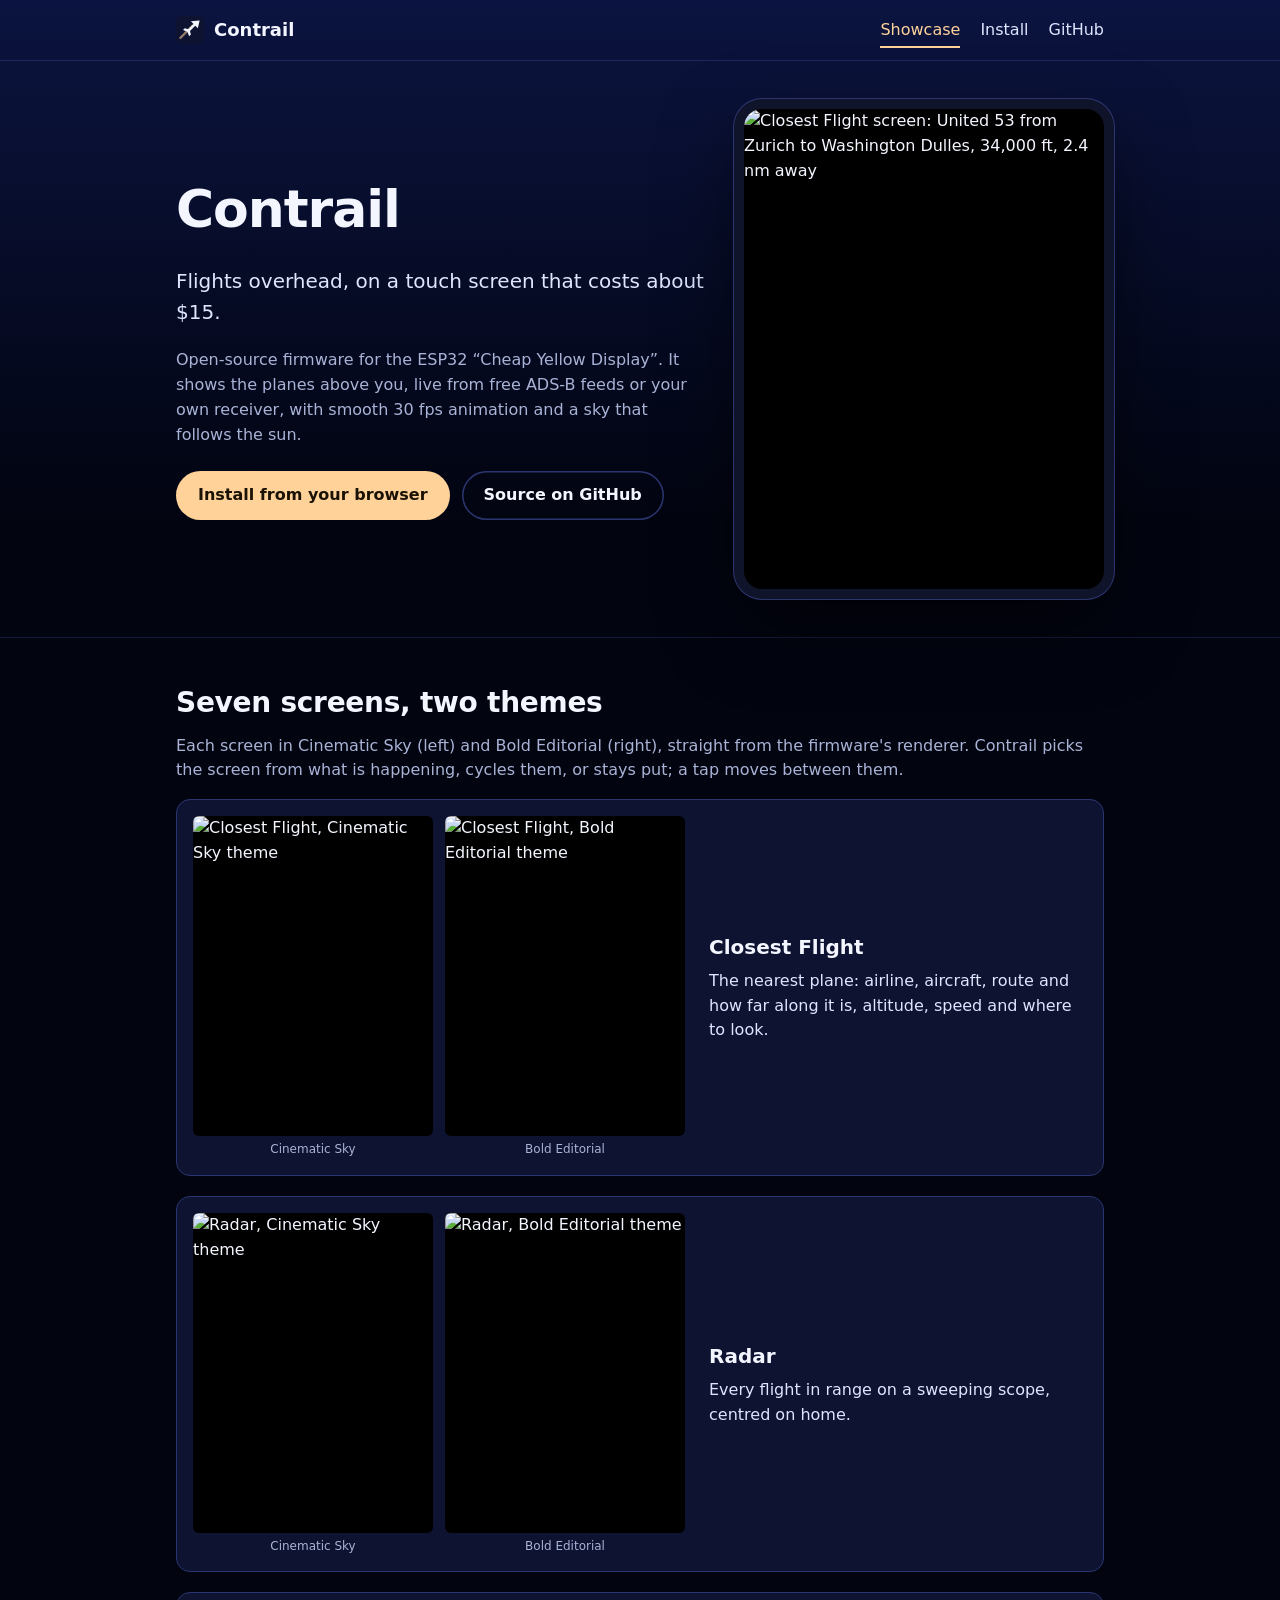
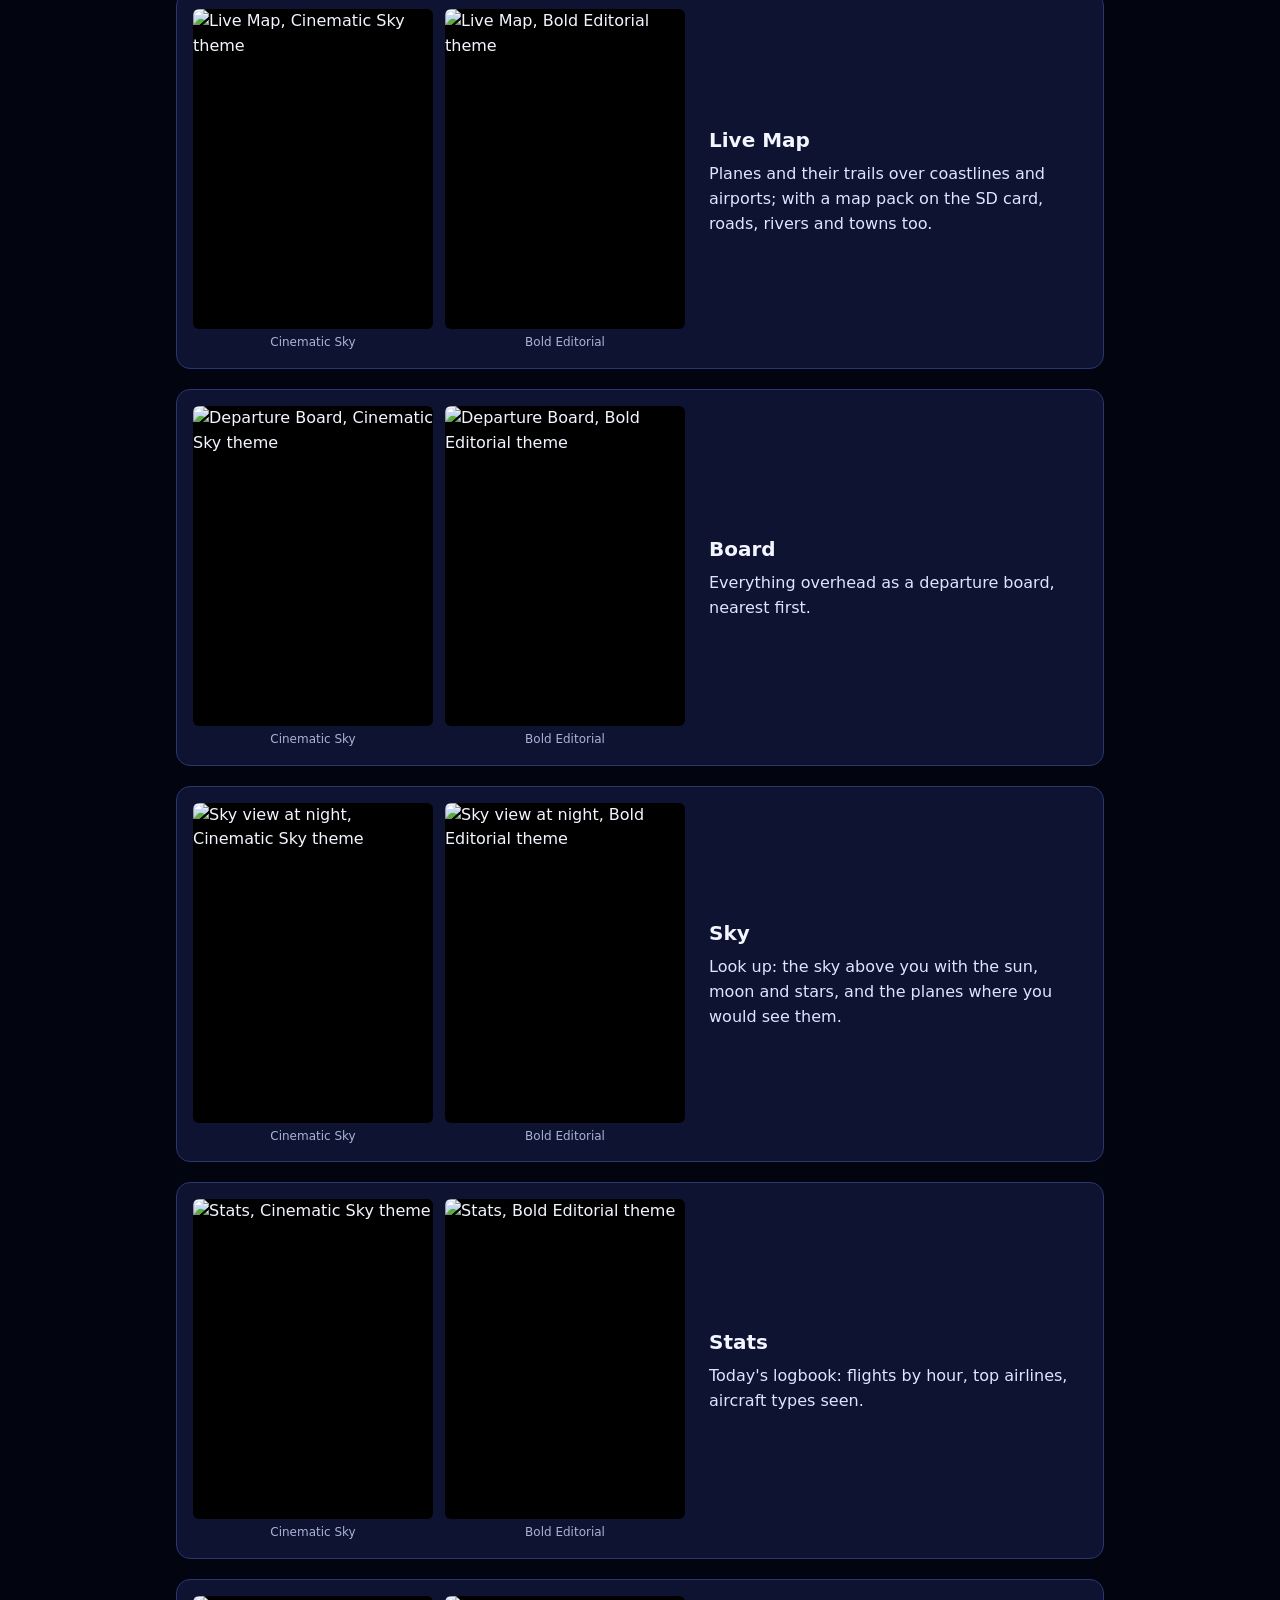
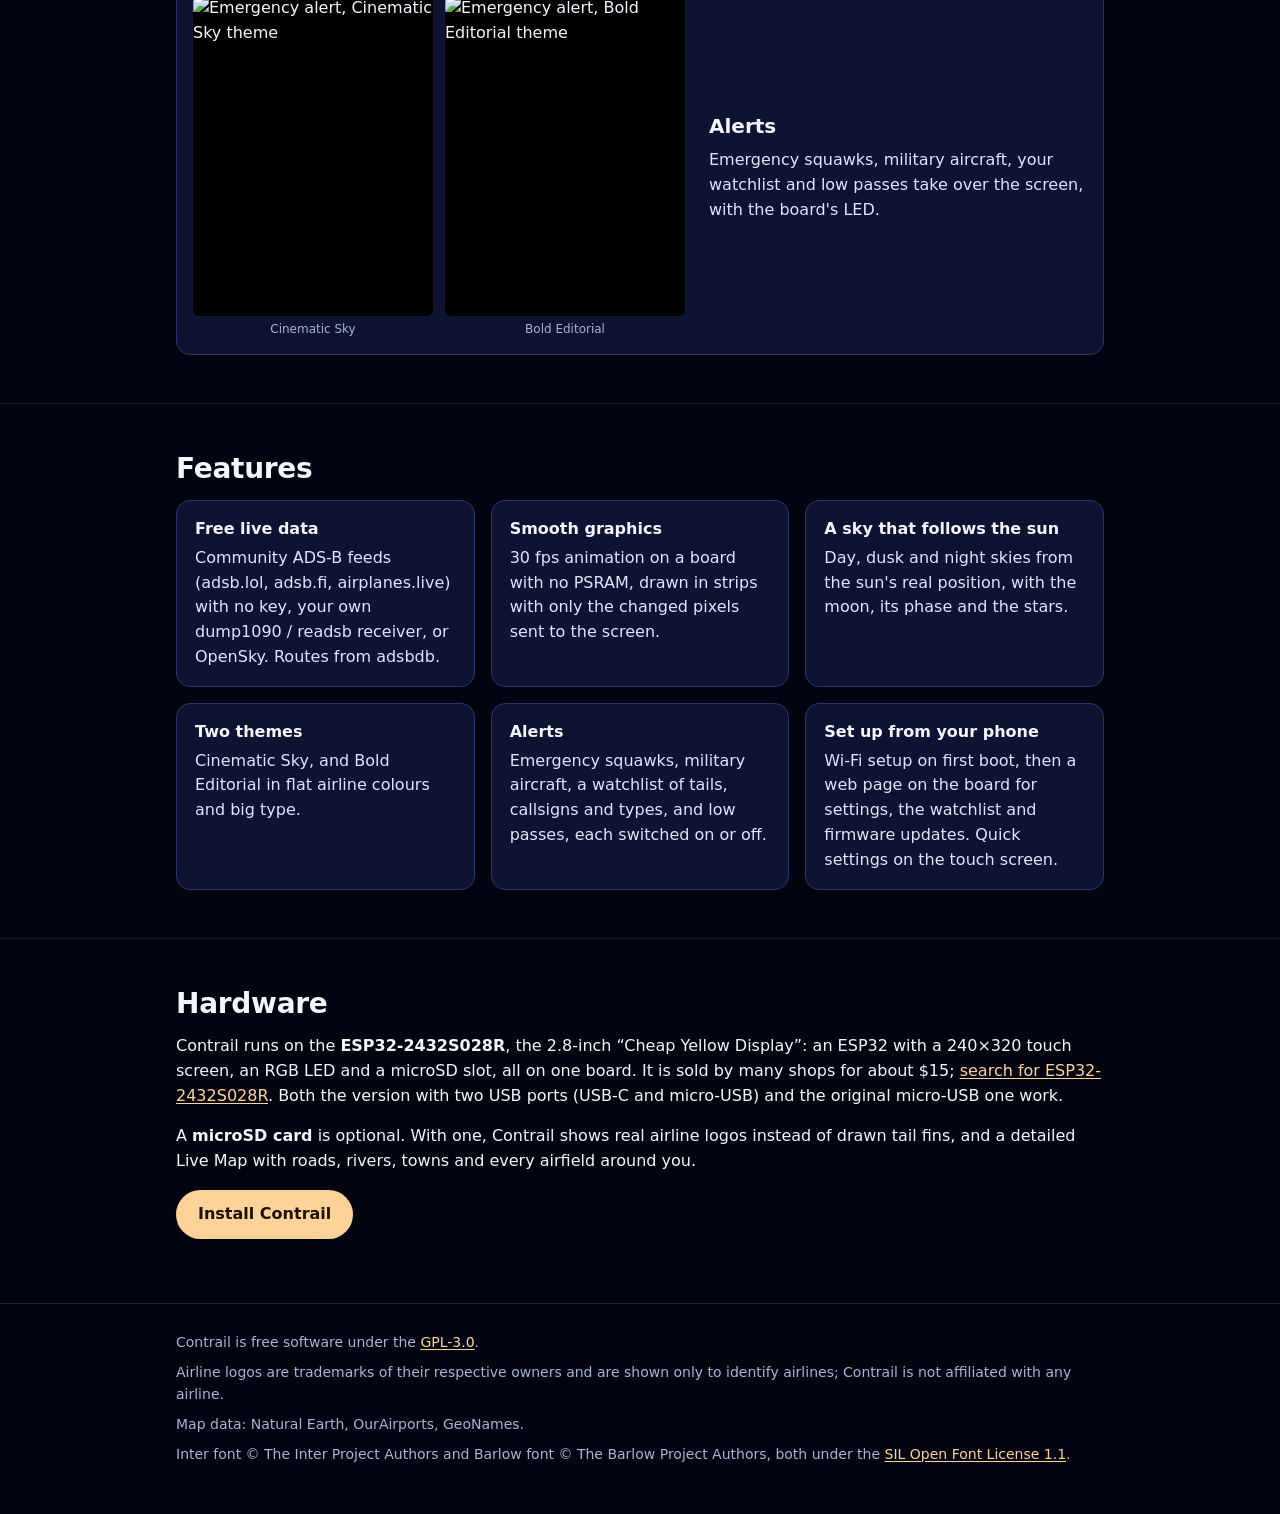
==== site/index.html @ c80aa022 "Contrail: flights overhead on a Cheap Yellow Display Firmware for the ESP32-2432S028R (CYD 2.8): clo" ====
<!doctype html>
<html lang="en">
<head>
<meta charset="utf-8">
<meta name="viewport" content="width=device-width, initial-scale=1">
<title>Contrail: flights overhead on a Cheap Yellow Display</title>
<meta name="description" content="Contrail is open-source ESP32 firmware that shows the flights overhead on a 2.8-inch touch screen that costs about $15. Install it from your browser.">
<link rel="icon" href="favicon.svg" type="image/svg+xml">
<link rel="stylesheet" href="style.css">
</head>
<body>
<header class="top">
  <div class="wrap">
    <a class="brand" href="./"><img src="favicon.svg" alt="">Contrail</a>
    <nav aria-label="Site">
      <a href="./" aria-current="page">Showcase</a>
      <a href="install.html">Install</a>
      <a href="https://github.com/ChristopherJacob/contrail">GitHub</a>
    </nav>
  </div>
</header>

<main>
  <section class="hero">
    <div class="wrap">
      <div>
        <h1>Contrail</h1>
        <p class="lead">Flights overhead, on a touch screen that costs about $15.</p>
        <p class="muted">Open-source firmware for the ESP32 &ldquo;Cheap Yellow Display&rdquo;. It shows the planes
          above you, live from free ADS-B feeds or your own receiver, with smooth 30&nbsp;fps animation and a sky
          that follows the sun.</p>
        <div class="actions">
          <a class="btn" href="install.html">Install from your browser</a>
          <a class="btn ghost" href="https://github.com/ChristopherJacob/contrail">Source on GitHub</a>
        </div>
      </div>
      <div class="device">
        <img src="shots/closest-cinematic.png" width="360" height="480"
             alt="Closest Flight screen: United 53 from Zurich to Washington Dulles, 34,000 ft, 2.4 nm away">
      </div>
    </div>
  </section>

  <section id="screens">
    <div class="wrap">
      <h2>Seven screens, two themes</h2>
      <p class="muted">Each screen in Cinematic Sky (left) and Bold Editorial (right), straight from the
        firmware's renderer. Contrail picks the screen from what is happening, cycles them, or stays put; a tap
        moves between them.</p>
      <div class="shots">
        <figure class="shot">
          <div class="pair">
            <div><img src="shots/closest-cinematic.png" width="240" height="320" loading="lazy" alt="Closest Flight, Cinematic Sky theme"><div class="theme">Cinematic Sky</div></div>
            <div><img src="shots/closest-editorial.png" width="240" height="320" loading="lazy" alt="Closest Flight, Bold Editorial theme"><div class="theme">Bold Editorial</div></div>
          </div>
          <figcaption><b>Closest Flight</b>The nearest plane: airline, aircraft, route and how far along it
            is, altitude, speed and where to look.</figcaption>
        </figure>
        <figure class="shot">
          <div class="pair">
            <div><img src="shots/radar-cinematic.png" width="240" height="320" loading="lazy" alt="Radar, Cinematic Sky theme"><div class="theme">Cinematic Sky</div></div>
            <div><img src="shots/radar-editorial.png" width="240" height="320" loading="lazy" alt="Radar, Bold Editorial theme"><div class="theme">Bold Editorial</div></div>
          </div>
          <figcaption><b>Radar</b>Every flight in range on a sweeping scope, centred on home.</figcaption>
        </figure>
        <figure class="shot">
          <div class="pair">
            <div><img src="shots/map-cinematic.png" width="240" height="320" loading="lazy" alt="Live Map, Cinematic Sky theme"><div class="theme">Cinematic Sky</div></div>
            <div><img src="shots/map-editorial.png" width="240" height="320" loading="lazy" alt="Live Map, Bold Editorial theme"><div class="theme">Bold Editorial</div></div>
          </div>
          <figcaption><b>Live Map</b>Planes and their trails over coastlines and airports; with a map pack on
            the SD card, roads, rivers and towns too.</figcaption>
        </figure>
        <figure class="shot">
          <div class="pair">
            <div><img src="shots/board-cinematic.png" width="240" height="320" loading="lazy" alt="Departure Board, Cinematic Sky theme"><div class="theme">Cinematic Sky</div></div>
            <div><img src="shots/board-editorial.png" width="240" height="320" loading="lazy" alt="Departure Board, Bold Editorial theme"><div class="theme">Bold Editorial</div></div>
          </div>
          <figcaption><b>Board</b>Everything overhead as a departure board, nearest first.</figcaption>
        </figure>
        <figure class="shot">
          <div class="pair">
            <div><img src="shots/sky-cinematic.png" width="240" height="320" loading="lazy" alt="Sky view at night, Cinematic Sky theme"><div class="theme">Cinematic Sky</div></div>
            <div><img src="shots/sky-editorial.png" width="240" height="320" loading="lazy" alt="Sky view at night, Bold Editorial theme"><div class="theme">Bold Editorial</div></div>
          </div>
          <figcaption><b>Sky</b>Look up: the sky above you with the sun, moon and stars, and the planes where
            you would see them.</figcaption>
        </figure>
        <figure class="shot">
          <div class="pair">
            <div><img src="shots/stats-cinematic.png" width="240" height="320" loading="lazy" alt="Stats, Cinematic Sky theme"><div class="theme">Cinematic Sky</div></div>
            <div><img src="shots/stats-editorial.png" width="240" height="320" loading="lazy" alt="Stats, Bold Editorial theme"><div class="theme">Bold Editorial</div></div>
          </div>
          <figcaption><b>Stats</b>Today's logbook: flights by hour, top airlines, aircraft types seen.</figcaption>
        </figure>
        <figure class="shot">
          <div class="pair">
            <div><img src="shots/alert-cinematic.png" width="240" height="320" loading="lazy" alt="Emergency alert, Cinematic Sky theme"><div class="theme">Cinematic Sky</div></div>
            <div><img src="shots/alert-editorial.png" width="240" height="320" loading="lazy" alt="Emergency alert, Bold Editorial theme"><div class="theme">Bold Editorial</div></div>
          </div>
          <figcaption><b>Alerts</b>Emergency squawks, military aircraft, your watchlist and low passes take
            over the screen, with the board's LED.</figcaption>
        </figure>
      </div>
    </div>
  </section>

  <section id="features">
    <div class="wrap">
      <h2>Features</h2>
      <ul class="features">
        <li><b>Free live data</b>Community ADS-B feeds (adsb.lol, adsb.fi, airplanes.live) with no key, your own
          dump1090 / readsb receiver, or OpenSky. Routes from adsbdb.</li>
        <li><b>Smooth graphics</b>30&nbsp;fps animation on a board with no PSRAM, drawn in strips with only the
          changed pixels sent to the screen.</li>
        <li><b>A sky that follows the sun</b>Day, dusk and night skies from the sun's real position, with the
          moon, its phase and the stars.</li>
        <li><b>Two themes</b>Cinematic Sky, and Bold Editorial in flat airline colours and big type.</li>
        <li><b>Alerts</b>Emergency squawks, military aircraft, a watchlist of tails, callsigns and types, and low
          passes, each switched on or off.</li>
        <li><b>Set up from your phone</b>Wi-Fi setup on first boot, then a web page on the board for settings,
          the watchlist and firmware updates. Quick settings on the touch screen.</li>
      </ul>
    </div>
  </section>

  <section id="hardware">
    <div class="wrap">
      <h2>Hardware</h2>
      <p>Contrail runs on the <b>ESP32-2432S028R</b>, the 2.8-inch &ldquo;Cheap Yellow Display&rdquo;: an ESP32 with a
        240&times;320 touch screen, an RGB LED and a microSD slot, all on one board. It is sold by many shops for
        about $15; <a href="https://duckduckgo.com/?q=ESP32-2432S028R">search for ESP32-2432S028R</a>. Both the
        version with two USB ports (USB-C and micro-USB) and the original micro-USB one work.</p>
      <p>A <b>microSD card</b> is optional. With one, Contrail shows real airline logos instead of drawn tail fins,
        and a detailed Live Map with roads, rivers, towns and every airfield around you.</p>
      <p><a class="btn" href="install.html">Install Contrail</a></p>
    </div>
  </section>
</main>

<footer>
  <div class="wrap">
    <p>Contrail is free software under the <a href="https://github.com/ChristopherJacob/contrail/blob/main/LICENSE">GPL-3.0</a>.</p>
    <p>Airline logos are trademarks of their respective owners and are shown only to identify airlines; Contrail
      is not affiliated with any airline.</p>
    <p>Map data: Natural Earth, OurAirports, GeoNames.</p>
    <p>Inter font &copy; The Inter Project Authors and Barlow font &copy; The Barlow Project Authors, both under the
      <a href="https://github.com/ChristopherJacob/contrail/blob/main/tools/fonts/OFL.txt">SIL Open Font License 1.1</a>.</p>
  </div>
</footer>
</body>
</html>
---- site/style.css ----
/* Contrail site: Cinematic Sky colours (firmware/lib/core/screens/Theme.cpp), system fonts, no build step. */
:root {
    --bg: #020410;
    --bg-2: #0b1029;
    --card: #0d1330;
    --card-2: #141c42;
    --edge: #2b3670;
    --text: #f3f5ff;
    --soft: #dfe5ff;
    --dim: #a9b3d6;
    --accent: #ffd29a;
    --climb: #8be3b8;
    --warn: #ff6b6b;
    --radius: 14px;
    --max: 960px;
    color-scheme: dark;
}

* { box-sizing: border-box; }

html { -webkit-text-size-adjust: 100%; }

body {
    margin: 0;
    background: var(--bg) linear-gradient(180deg, #0b1440 0, var(--bg) 520px) no-repeat;
    color: var(--text);
    font: 16px/1.55 system-ui, -apple-system, "Segoe UI", Roboto, "Helvetica Neue", Arial, sans-serif;
}

a { color: var(--accent); text-underline-offset: 2px; }
a:hover { color: #ffe3c0; }

:focus-visible { outline: 3px solid var(--accent); outline-offset: 3px; border-radius: 4px; }

.wrap { max-width: var(--max); margin: 0 auto; padding: 0 16px; }

/* Header */
.top { border-bottom: 1px solid rgba(43, 54, 112, .6); }
.top .wrap { display: flex; align-items: center; gap: 24px; min-height: 60px; flex-wrap: wrap; }
.brand { display: flex; align-items: center; gap: 10px; color: var(--text); text-decoration: none; font-weight: 700; font-size: 18px; }
.brand img { width: 28px; height: 28px; }
.top nav { display: flex; gap: 20px; margin-left: auto; }
.top nav a { color: var(--soft); text-decoration: none; padding: 6px 0; }
.top nav a:hover { color: var(--text); }
.top nav a[aria-current="page"] { color: var(--accent); box-shadow: inset 0 -2px 0 var(--accent); }

h1, h2, h3 { line-height: 1.2; margin: 0 0 .5em; }
h1 { font-size: clamp(34px, 6vw, 52px); letter-spacing: -.02em; }
h2 { font-size: 28px; letter-spacing: -.01em; }
h3 { font-size: 18px; }
p { margin: 0 0 1em; }
.lead { font-size: 20px; color: var(--soft); }
.muted { color: var(--dim); }

section { padding: 48px 0; }
section + section { border-top: 1px solid rgba(43, 54, 112, .45); }

/* Buttons */
.btn {
    display: inline-block; padding: 12px 22px; border-radius: 999px; font-weight: 600; text-decoration: none;
    background: var(--accent); color: #1b1206; border: 0; font-size: 16px; cursor: pointer;
}
.btn:hover { background: #ffe3c0; color: #1b1206; }
.btn.ghost { background: transparent; color: var(--text); box-shadow: inset 0 0 0 1.5px var(--edge); }
.btn.ghost:hover { box-shadow: inset 0 0 0 1.5px var(--accent); color: var(--text); }

/* Hero */
.hero .wrap { display: grid; grid-template-columns: 1fr 360px; gap: 40px; align-items: center; }
.hero .actions { display: flex; gap: 12px; flex-wrap: wrap; margin-top: 24px; }
.device {
    width: 360px; max-width: 100%; aspect-ratio: 3 / 4; border-radius: 18px; padding: 0;
    box-shadow: 0 0 0 10px #10142b, 0 0 0 11px #2b3670, 0 30px 80px rgba(0, 0, 0, .6);
    overflow: hidden; background: #000; justify-self: center;
}
.device img { display: block; width: 100%; height: 100%; }

/* Screenshot grid: each PNG is 480x640 (2x); shown at 240x320 CSS px and the hero at 1.5x, smoothly scaled. */
.shots { display: grid; gap: 20px; }
.shot {
    margin: 0; background: var(--card); border: 1px solid var(--edge); border-radius: var(--radius); padding: 16px;
    display: grid; grid-template-columns: auto 1fr; gap: 24px; align-items: center;
}
.shot .pair { display: grid; grid-template-columns: repeat(2, minmax(0, 240px)); gap: 12px; justify-content: center; }
.shot img { display: block; width: 100%; max-width: 240px; height: auto; aspect-ratio: 3 / 4; border-radius: 6px; background: #000; }
.shot figcaption { color: var(--soft); font-size: 16px; }
.shot figcaption b { display: block; font-size: 20px; margin-bottom: 6px; }
.shot figcaption b { color: var(--text); }
.shot .theme { font-size: 12px; color: var(--dim); text-align: center; margin-top: 4px; }

/* Features */
.features { display: grid; grid-template-columns: repeat(auto-fill, minmax(260px, 1fr)); gap: 16px; padding: 0; list-style: none; margin: 0; }
.features li { background: var(--card); border: 1px solid var(--edge); border-radius: var(--radius); padding: 16px 18px; color: var(--soft); }
.features li b { display: block; color: var(--text); margin-bottom: 4px; }

/* Install */
.picker { border: 0; padding: 0; margin: 0 0 24px; display: grid; grid-template-columns: 1fr 1fr; gap: 16px; }
.picker legend { font-weight: 600; margin-bottom: 12px; padding: 0; }
.option { position: relative; display: block; cursor: pointer; }
.option input { position: absolute; opacity: 0; inset: 0; margin: 0; cursor: pointer; }
.option .card {
    display: block; height: 100%; background: var(--card); border: 1.5px solid var(--edge); border-radius: var(--radius);
    padding: 16px 18px;
}
.option .card b { display: block; font-size: 17px; margin-bottom: 4px; }
.option .card span { color: var(--dim); font-size: 15px; }
.option input:checked + .card { border-color: var(--accent); background: var(--card-2); box-shadow: 0 0 0 1px var(--accent); }
.option input:focus-visible + .card { outline: 3px solid var(--accent); outline-offset: 3px; }
.tag { display: inline-block; margin-left: 6px; padding: 1px 8px; border-radius: 999px; font-size: 12px; font-weight: 600; vertical-align: 2px; background: rgba(255, 210, 154, .14); color: var(--accent); }

.panel { background: var(--card); border: 1px solid var(--edge); border-radius: var(--radius); padding: 20px; margin-bottom: 24px; }
.status { color: var(--soft); margin: 0 0 16px; }
.status.ok b { color: var(--climb); }
.note { border-left: 3px solid var(--accent); padding: 10px 14px; background: rgba(255, 210, 154, .07); border-radius: 0 8px 8px 0; color: var(--soft); }
.note.warn { border-left-color: var(--warn); background: rgba(255, 107, 107, .08); }
[hidden] { display: none !important; }

esp-web-install-button { display: inline-block; }

.steps { counter-reset: step; list-style: none; padding: 0; margin: 0; }
.steps li { counter-increment: step; position: relative; padding: 0 0 18px 48px; color: var(--soft); }
.steps li::before {
    content: counter(step); position: absolute; left: 0; top: -2px; width: 32px; height: 32px; border-radius: 50%;
    display: grid; place-items: center; background: var(--card-2); border: 1px solid var(--edge); color: var(--accent); font-weight: 700;
}
.steps li b { color: var(--text); }
code { font: 14px ui-monospace, SFMono-Regular, Menlo, Consolas, monospace; background: var(--card-2); padding: 1px 6px; border-radius: 5px; }

/* Footer */
footer { border-top: 1px solid rgba(43, 54, 112, .6); padding: 28px 0 40px; color: var(--dim); font-size: 14px; }
footer p { margin: 0 0 .6em; }

@media (max-width: 760px) {
    .hero .wrap { grid-template-columns: 1fr; }
    .device { width: 300px; }
    .shot { grid-template-columns: 1fr; gap: 12px; padding: 12px; }
    .shot figcaption b { font-size: 18px; }
    .picker { grid-template-columns: 1fr; }
    .top nav { margin-left: 0; gap: 16px; }
    section { padding: 36px 0; }
}
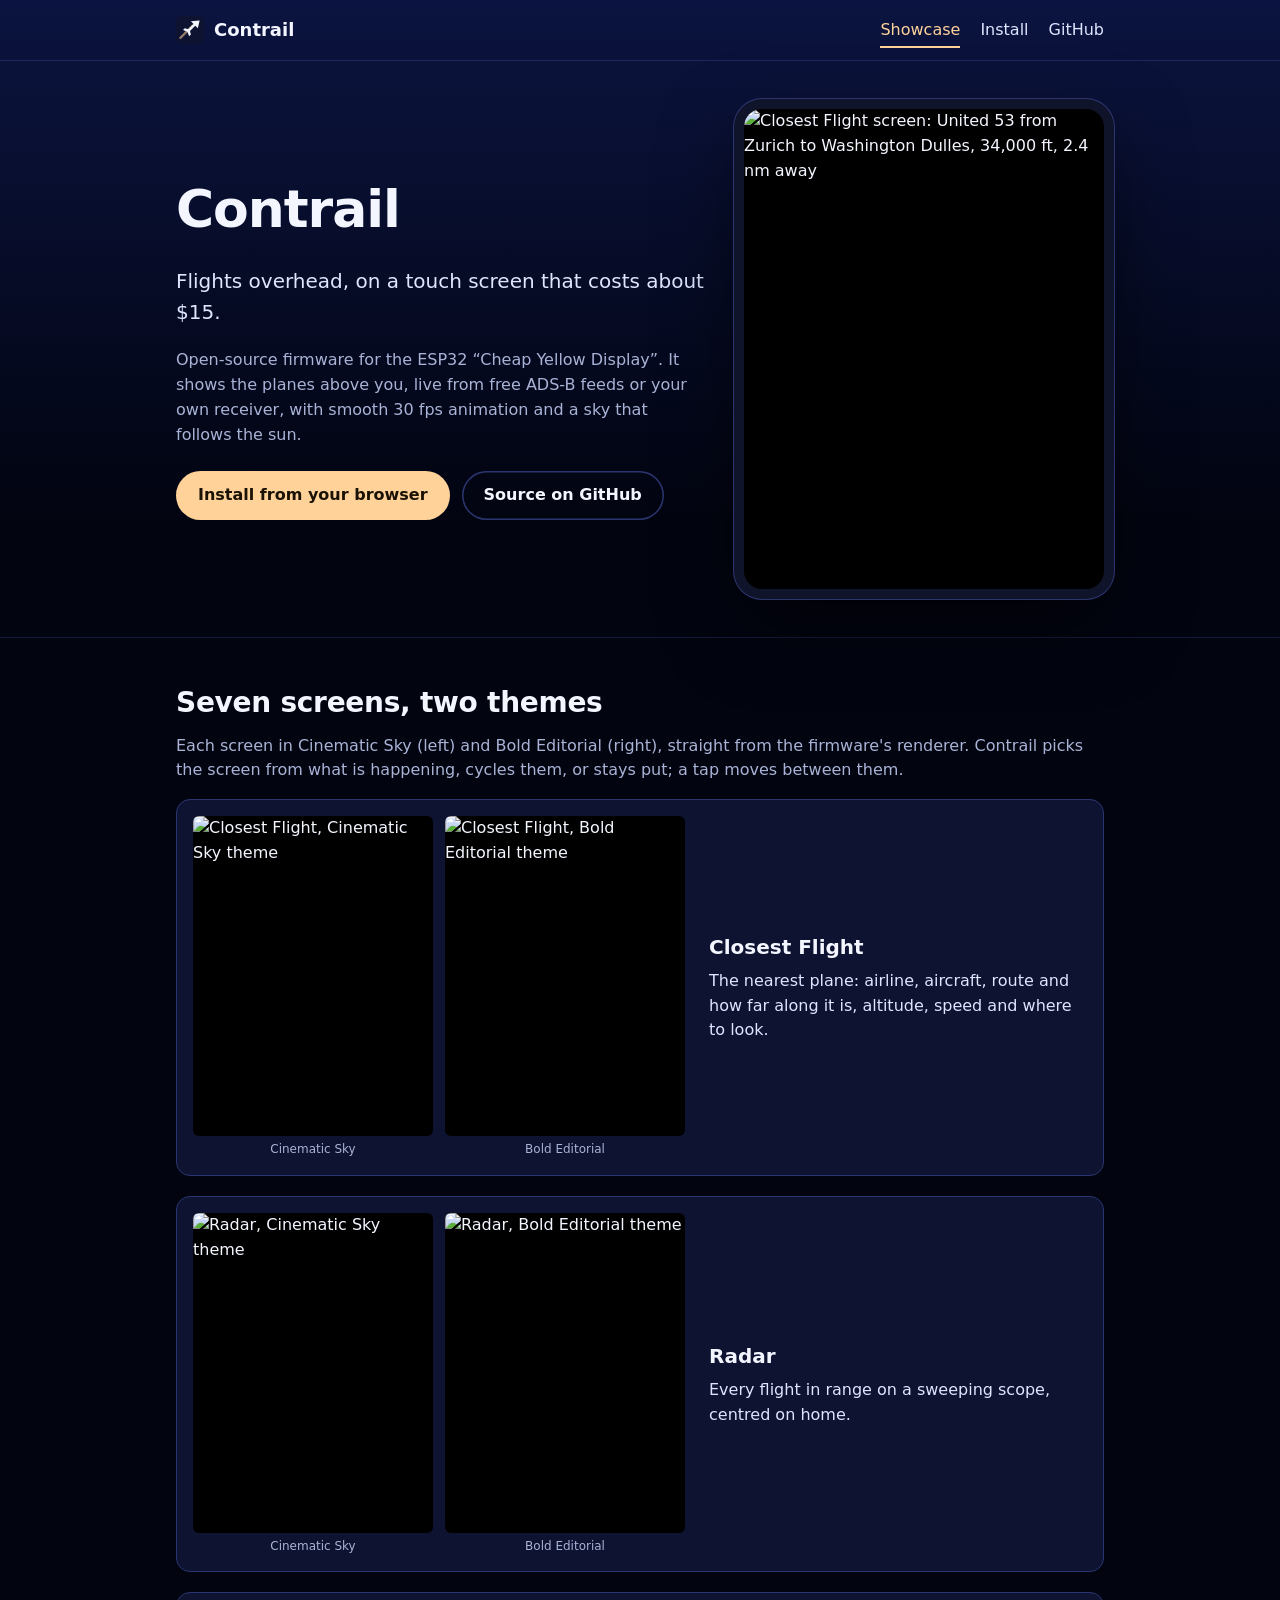
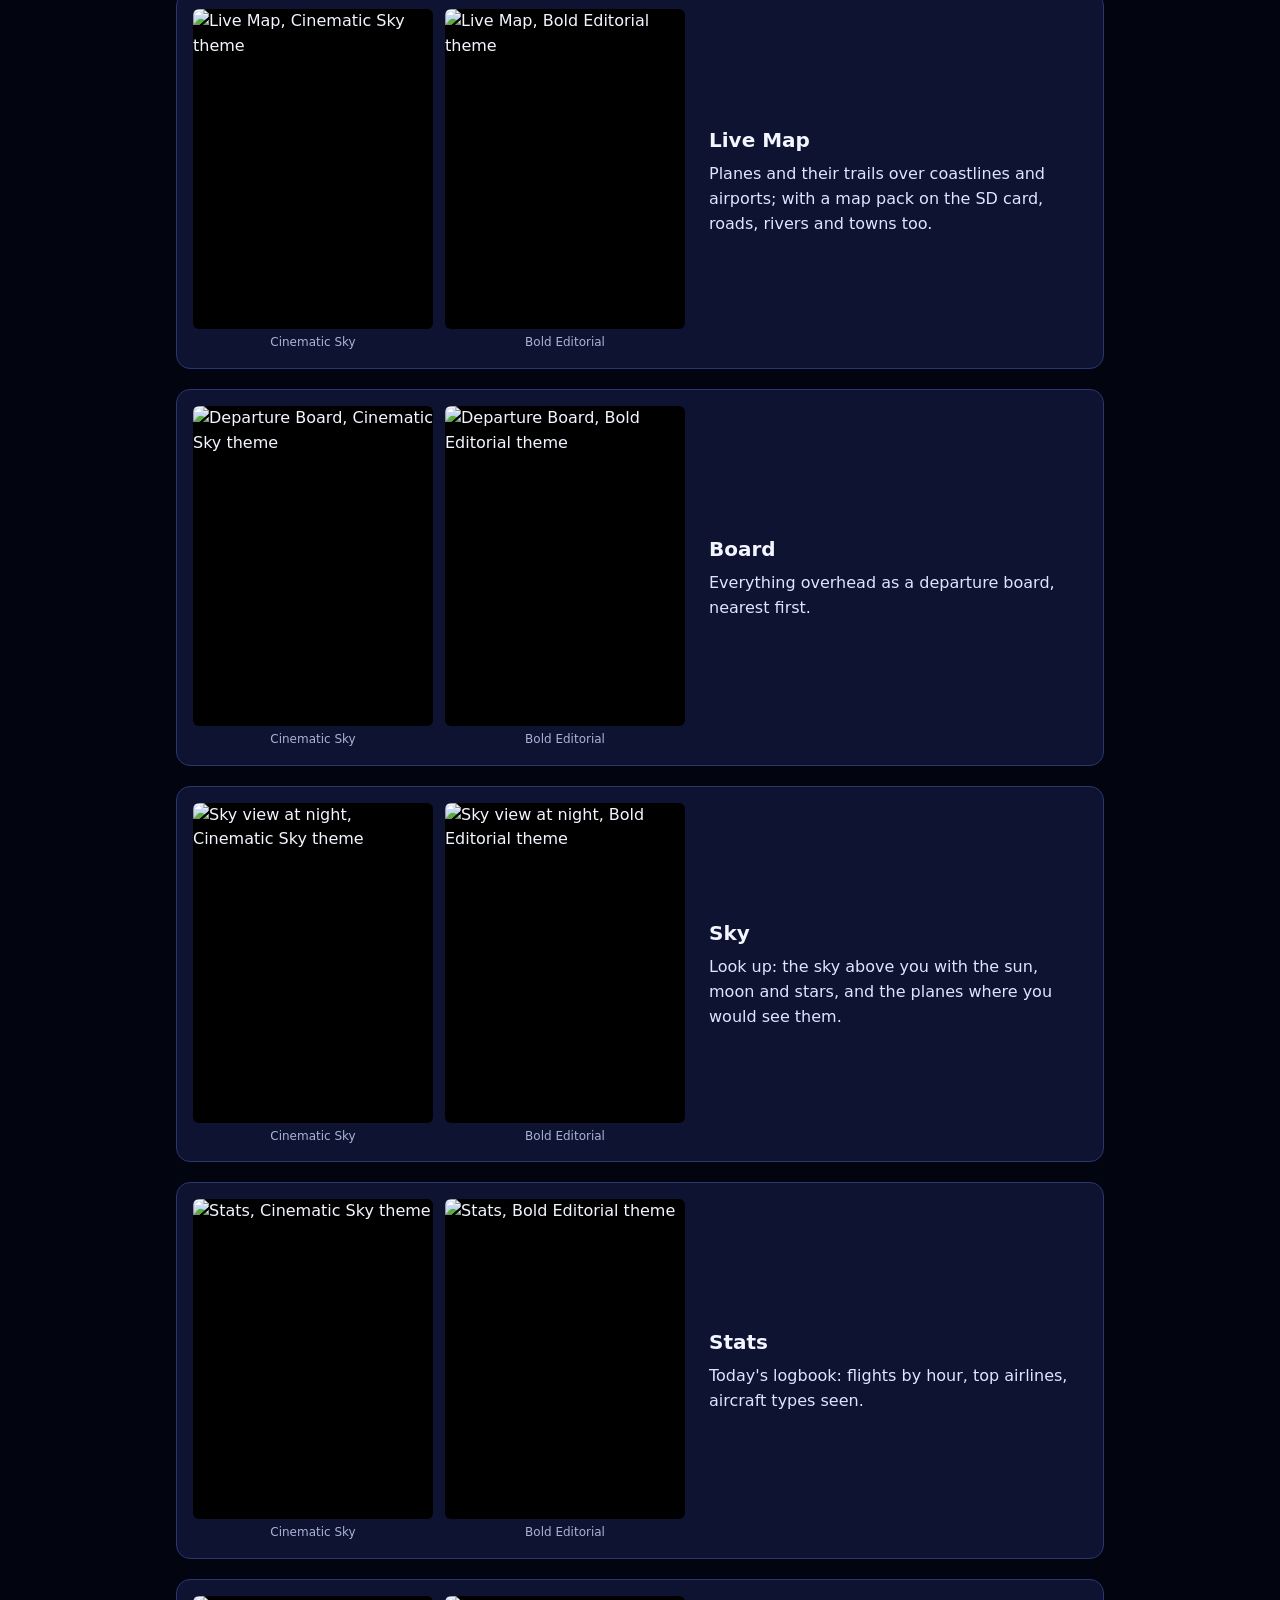
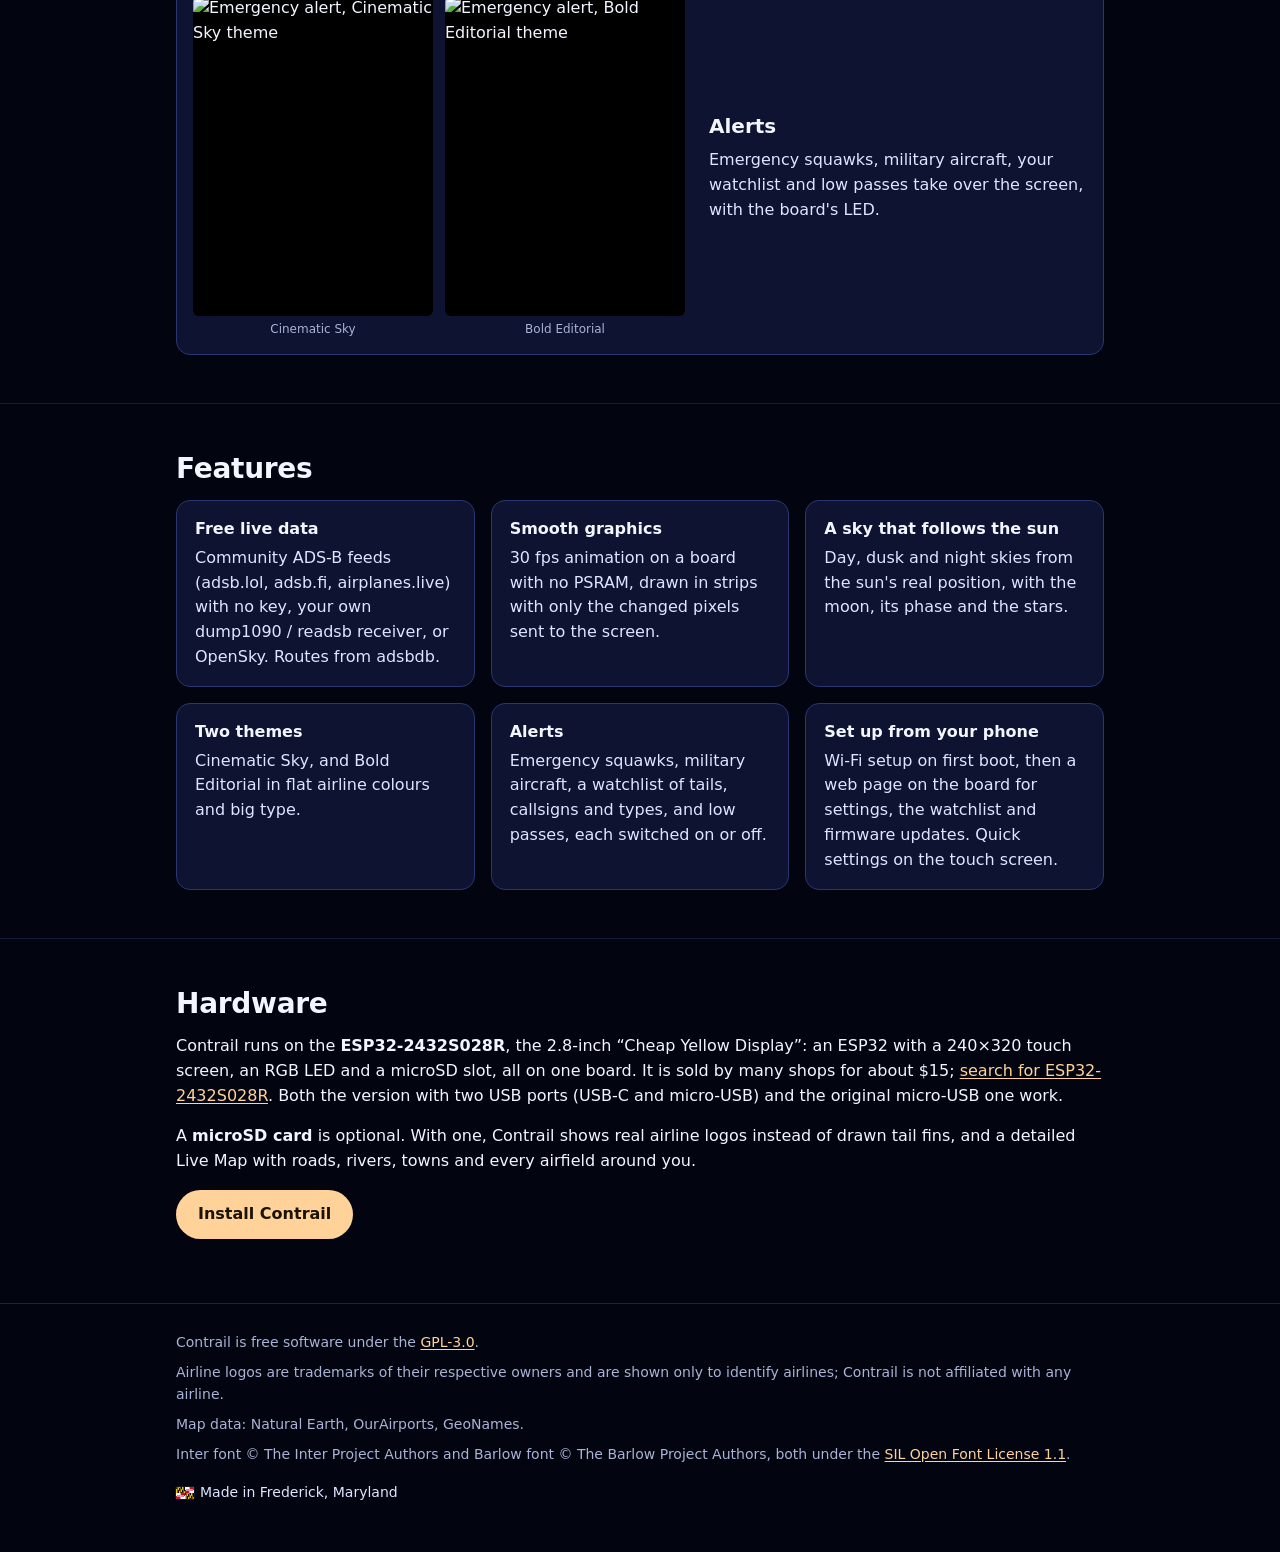
==== commit 3454edd7: "Site: "Made in Frederick, Maryland" with a small state flag in the showcase footer Co-Authored-By: C" ====
--- a/site/index.html
+++ b/site/index.html
@@ -146,6 +146,41 @@
     <p>Map data: Natural Earth, OurAirports, GeoNames.</p>
     <p>Inter font &copy; The Inter Project Authors and Barlow font &copy; The Barlow Project Authors, both under the
       <a href="https://github.com/ChristopherJacob/contrail/blob/main/tools/fonts/OFL.txt">SIL Open Font License 1.1</a>.</p>
+    <p class="made">
+      <svg class="flag" viewBox="0 0 60 40" role="img" aria-label="Flag of Maryland">
+        <defs>
+          <!-- Calvert: gold and black pales, counterchanged on a bend -->
+          <clipPath id="md-bend"><polygon points="0,0 7,0 30,15 30,20 23,20 0,5"/></clipPath>
+          <g id="md-calvert">
+            <rect width="30" height="20" fill="#000"/>
+            <path d="M0 0h5v20H0zM10 0h5v20h-5zM20 0h5v20h-5z" fill="#f1c400"/>
+            <g clip-path="url(#md-bend)">
+              <rect width="30" height="20" fill="#f1c400"/>
+              <path d="M0 0h5v20H0zM10 0h5v20h-5zM20 0h5v20h-5z" fill="#000"/>
+            </g>
+          </g>
+          <!-- Crossland: quartered white and red, a cross bottony counterchanged -->
+          <clipPath id="md-white"><path d="M0 0h15v10H0zM15 10h15v10H15z"/></clipPath>
+          <clipPath id="md-red"><path d="M15 0h15v10H15zM0 10h15v10H0z"/></clipPath>
+          <g id="md-cross">
+            <path d="M13.6 3h2.8v14h-2.8zM5 8.6h20v2.8H5z"/>
+            <circle cx="15" cy="3" r="1.8"/><circle cx="15" cy="17" r="1.8"/>
+            <circle cx="5" cy="10" r="1.8"/><circle cx="25" cy="10" r="1.8"/>
+          </g>
+          <g id="md-crossland">
+            <rect width="30" height="20" fill="#fff"/>
+            <path d="M15 0h15v10H15zM0 10h15v10H0z" fill="#c8102e"/>
+            <use href="#md-cross" fill="#c8102e" clip-path="url(#md-white)"/>
+            <use href="#md-cross" fill="#fff" clip-path="url(#md-red)"/>
+          </g>
+        </defs>
+        <use href="#md-calvert"/>
+        <use href="#md-crossland" x="30"/>
+        <use href="#md-crossland" y="20"/>
+        <use href="#md-calvert" x="30" y="20"/>
+      </svg>
+      Made in Frederick, Maryland
+    </p>
   </div>
 </footer>
 </body>
--- a/site/style.css
+++ b/site/style.css
@@ -128,6 +128,8 @@
 /* Footer */
 footer { border-top: 1px solid rgba(43, 54, 112, .6); padding: 28px 0 40px; color: var(--dim); font-size: 14px; }
 footer p { margin: 0 0 .6em; }
+footer .made { display: flex; align-items: center; gap: 6px; margin-top: 1.2em; color: var(--soft); }
+footer .flag { width: 18px; height: 12px; flex: none; border-radius: 1px; box-shadow: 0 0 0 .5px rgba(255, 255, 255, .15); }
 
 @media (max-width: 760px) {
     .hero .wrap { grid-template-columns: 1fr; }
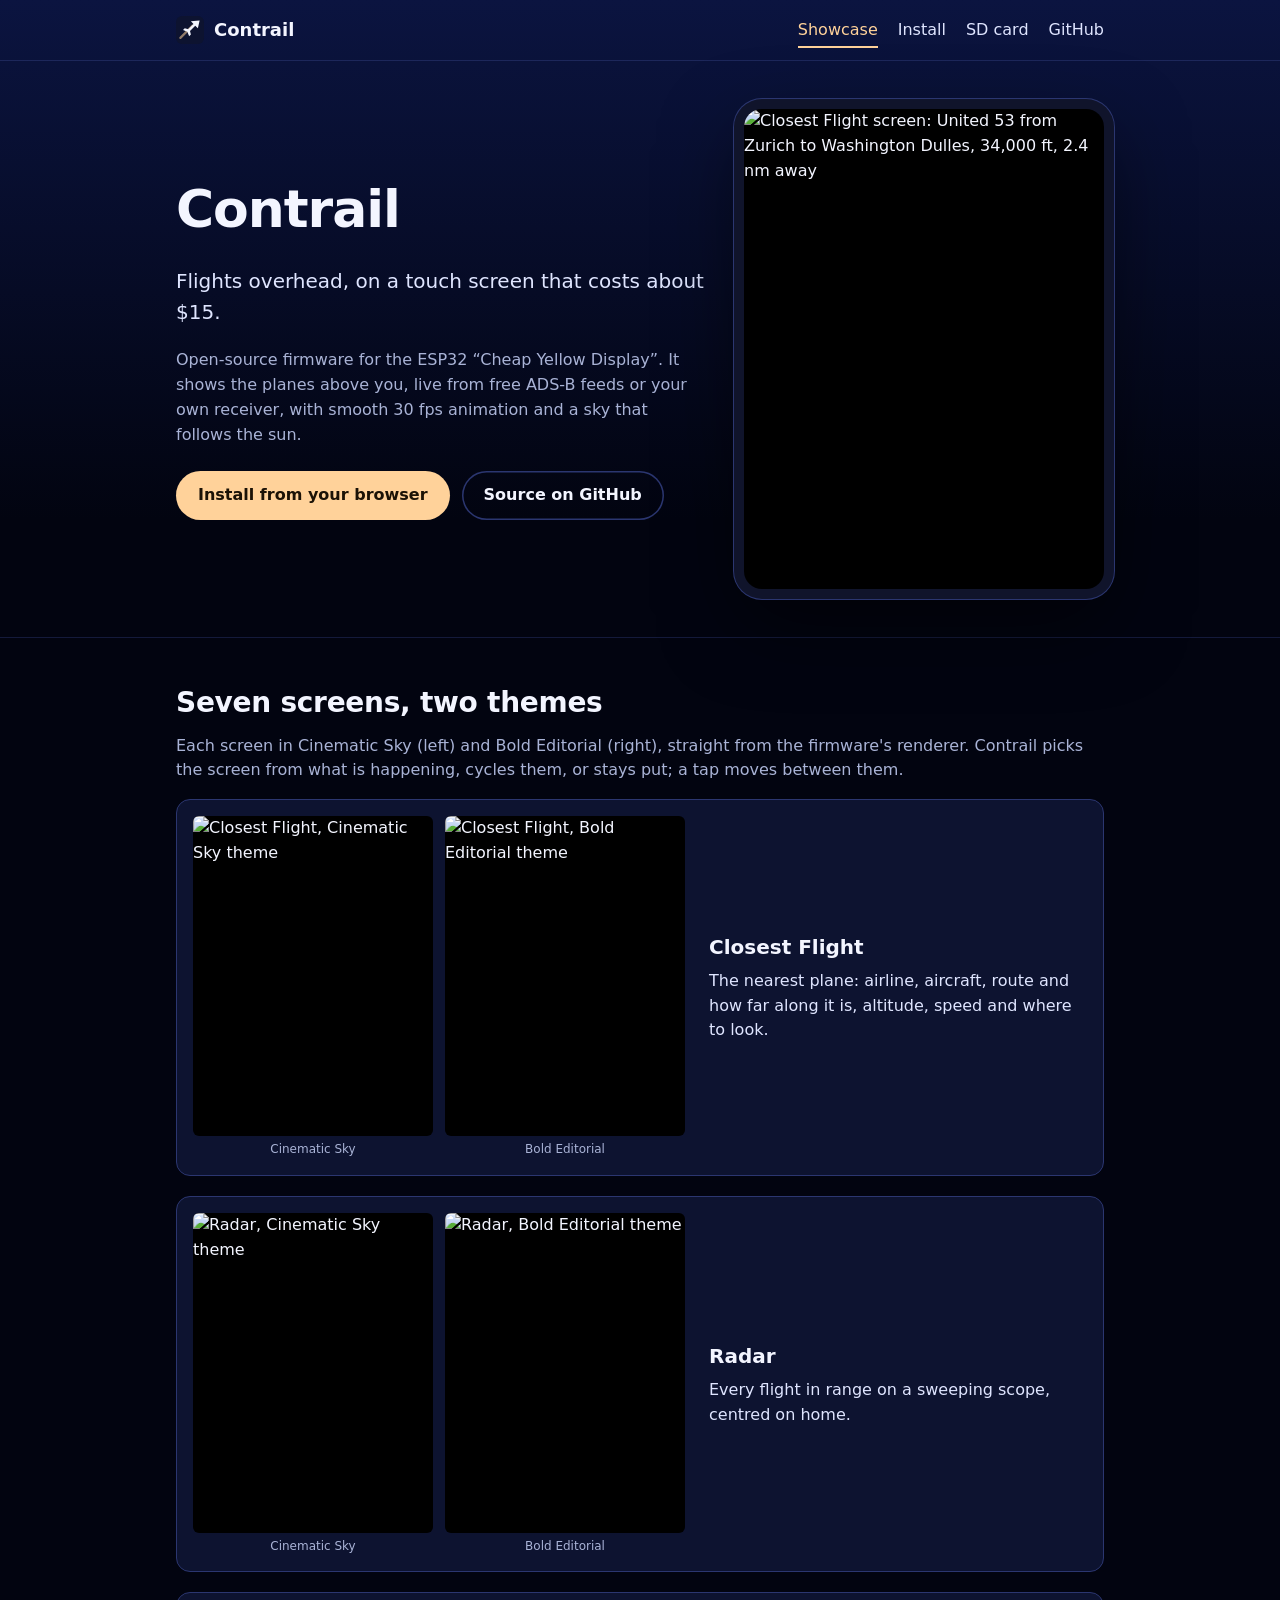
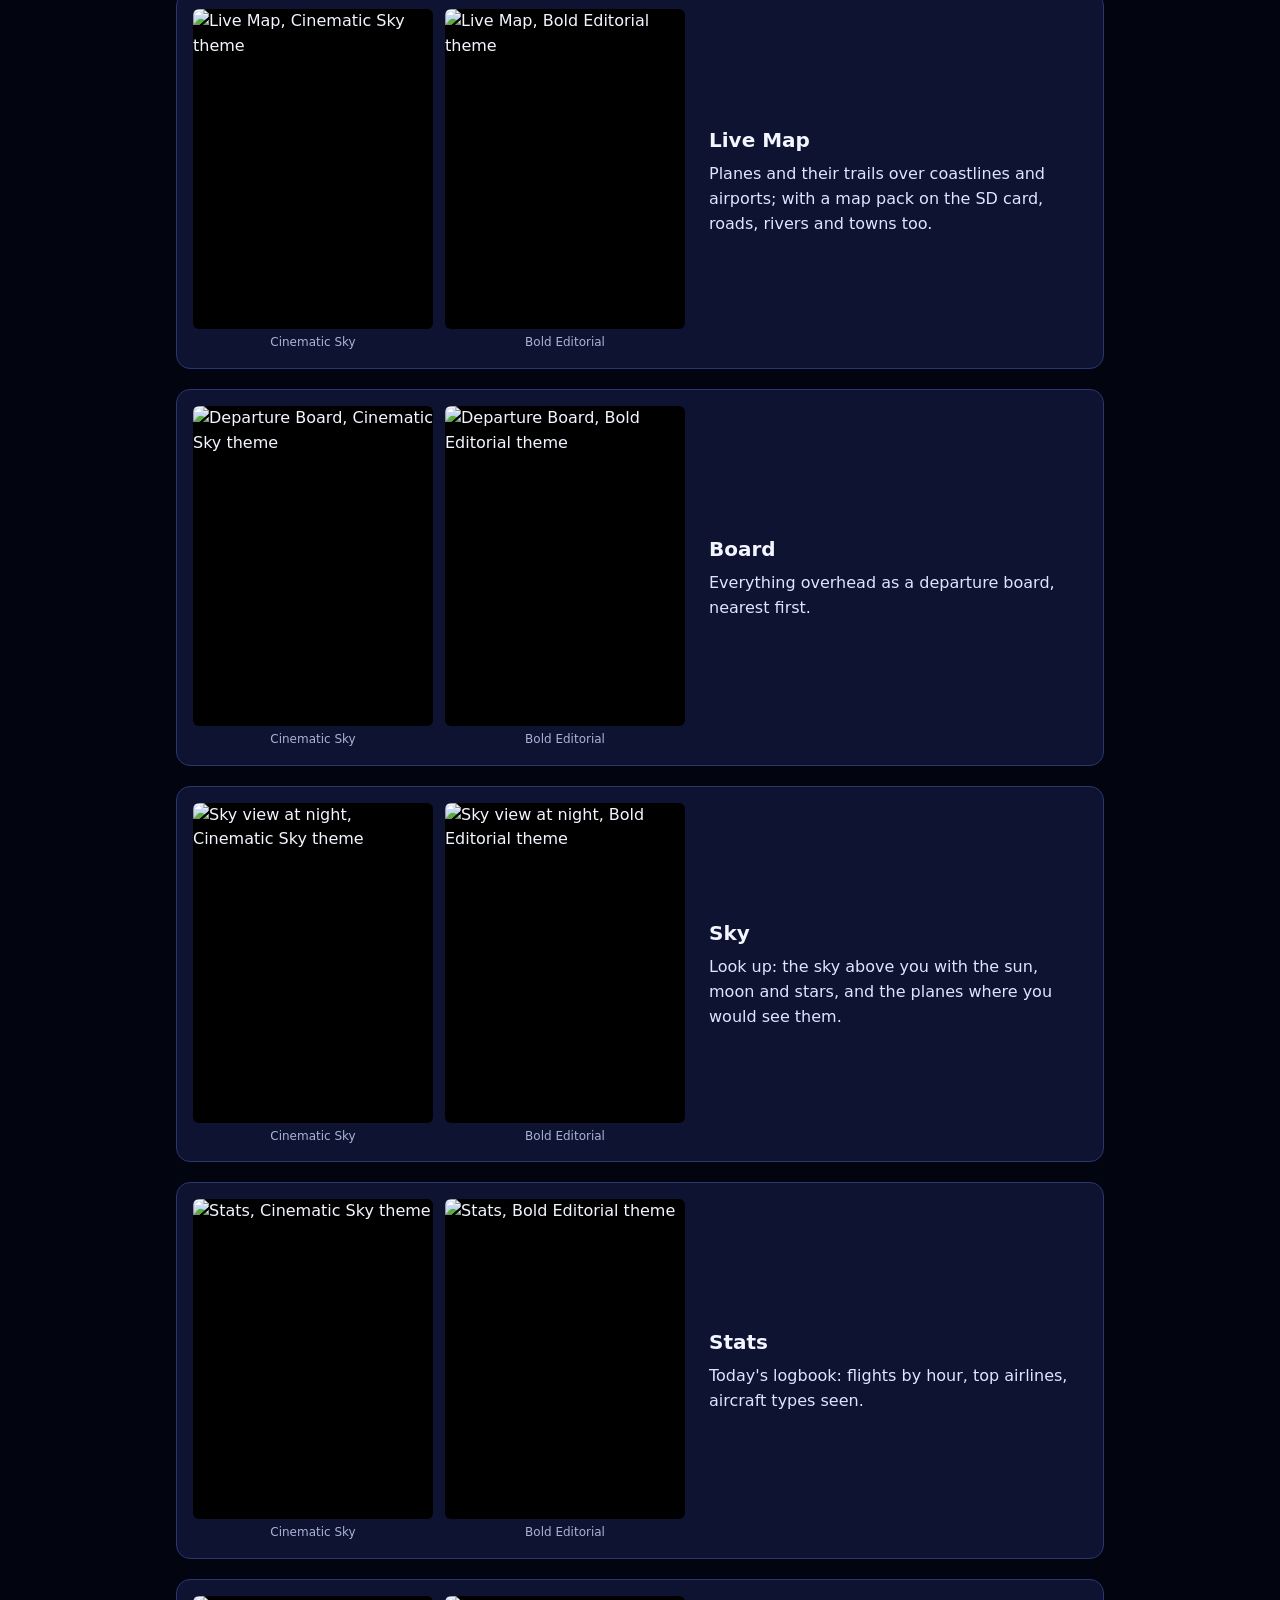
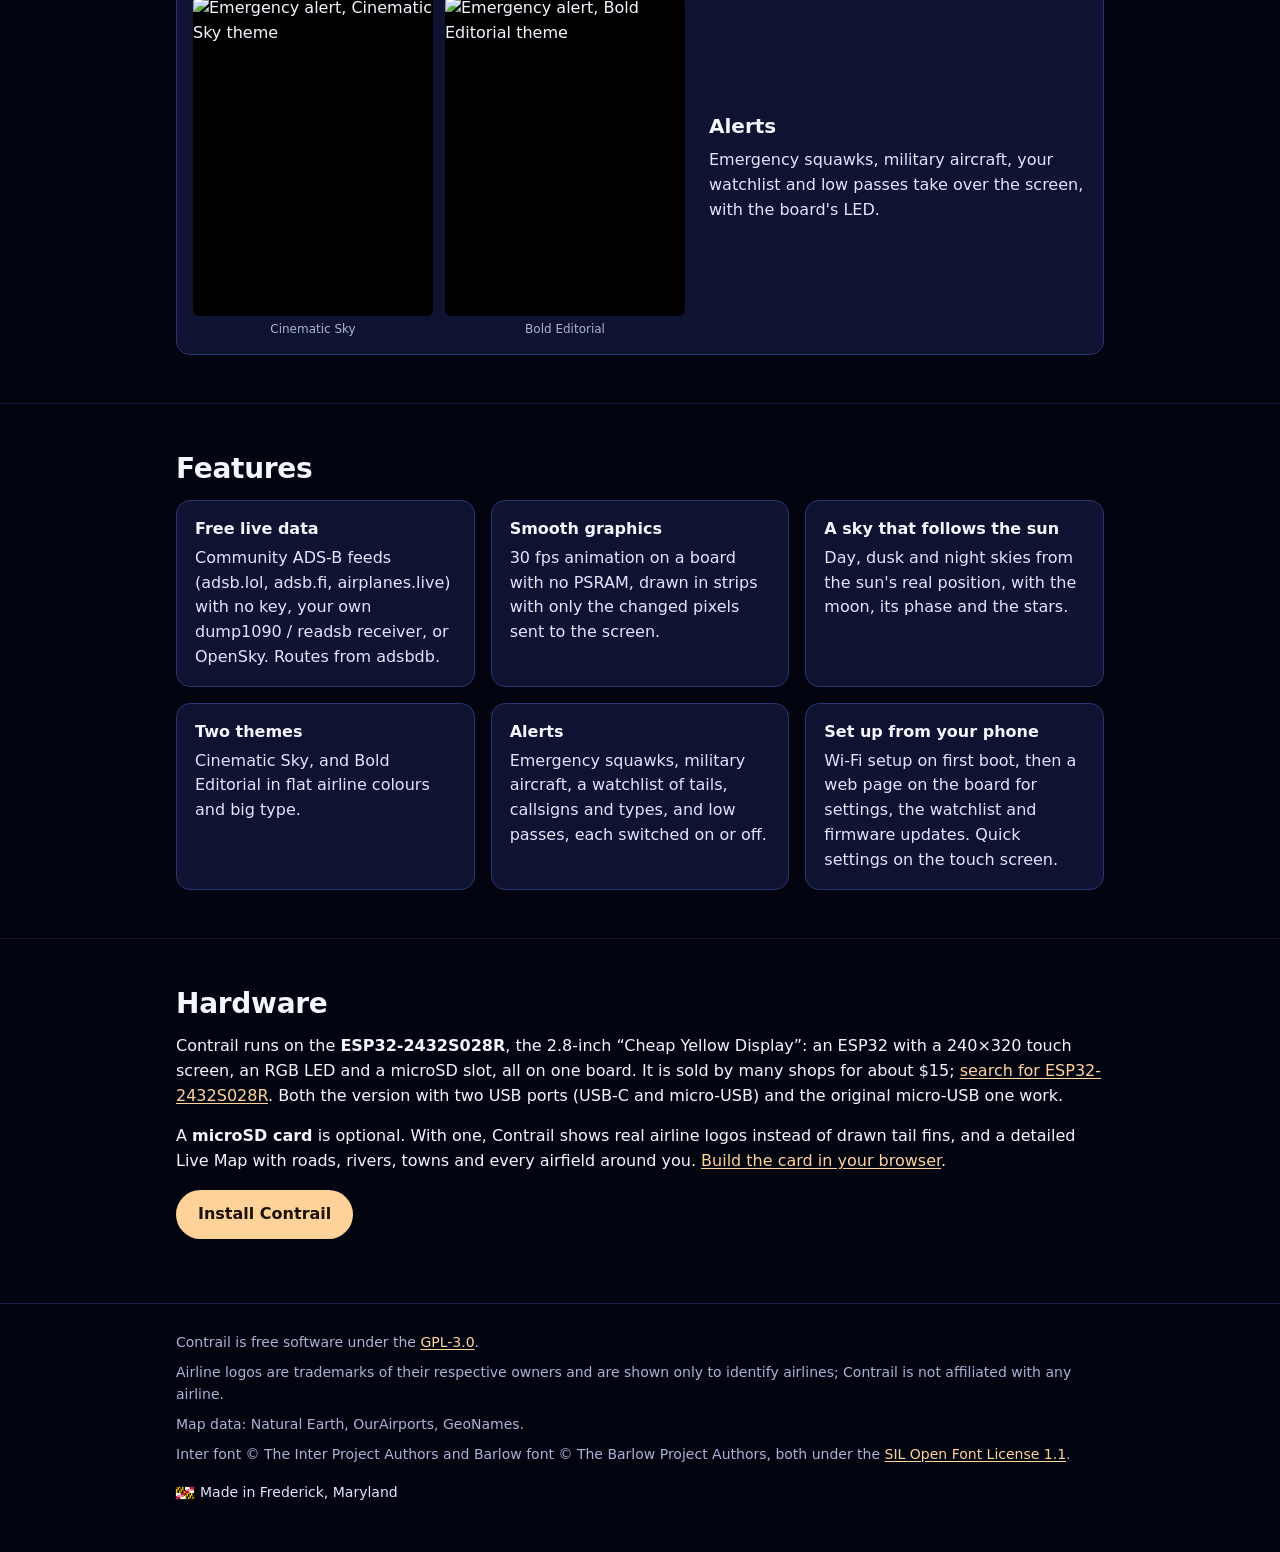
==== commit f0f020f3: "Links to the SD card page: site nav, Install, showcase, README, and the board's location card Co-Aut" ====
--- a/site/index.html
+++ b/site/index.html
@@ -15,6 +15,7 @@
     <nav aria-label="Site">
       <a href="./" aria-current="page">Showcase</a>
       <a href="install.html">Install</a>
+      <a href="sd.html">SD card</a>
       <a href="https://github.com/ChristopherJacob/contrail">GitHub</a>
     </nav>
   </div>
@@ -132,7 +133,8 @@
         about $15; <a href="https://duckduckgo.com/?q=ESP32-2432S028R">search for ESP32-2432S028R</a>. Both the
         version with two USB ports (USB-C and micro-USB) and the original micro-USB one work.</p>
       <p>A <b>microSD card</b> is optional. With one, Contrail shows real airline logos instead of drawn tail fins,
-        and a detailed Live Map with roads, rivers, towns and every airfield around you.</p>
+        and a detailed Live Map with roads, rivers, towns and every airfield around you.
+        <a href="sd.html">Build the card in your browser</a>.</p>
       <p><a class="btn" href="install.html">Install Contrail</a></p>
     </div>
   </section>
--- a/site/style.css
+++ b/site/style.css
@@ -125,6 +125,31 @@
 .steps li b { color: var(--text); }
 code { font: 14px ui-monospace, SFMono-Regular, Menlo, Consolas, monospace; background: var(--card-2); padding: 1px 6px; border-radius: 5px; }
 
+/* SD card */
+.panel h2 { font-size: 18px; letter-spacing: 0; margin-bottom: 14px; }
+.field { display: grid; gap: 6px; color: var(--soft); font-size: 15px; }
+.input {
+    font: inherit; color: var(--text); background: var(--bg-2); border: 1.5px solid var(--edge); border-radius: 10px;
+    padding: 10px 12px; width: 100%; margin-top: 6px;
+}
+.input:focus { border-color: var(--accent); outline: none; }
+.row { display: grid; grid-template-columns: 1fr 1fr auto; gap: 12px; align-items: end; margin-top: 16px; }
+.results { list-style: none; margin: 6px 0 0; padding: 4px; background: var(--card-2); border: 1px solid var(--edge); border-radius: 10px; }
+.results li.muted { padding: 8px 10px; }
+.results button {
+    display: block; width: 100%; text-align: left; font: inherit; color: var(--text); background: none; border: 0;
+    padding: 8px 10px; border-radius: 8px; cursor: pointer;
+}
+.results button:hover, .results button:focus-visible { background: rgba(255, 210, 154, .12); }
+.results small { color: var(--dim); margin-left: 8px; }
+.near { margin: 12px 0 0; min-height: 1.55em; }
+#home-note { margin: 12px 0 0; }
+progress { display: block; width: 100%; height: 8px; accent-color: var(--accent); margin: 16px 0 8px; }
+#step { margin: 0; }
+#result { margin-top: 16px; }
+.summary { margin: 12px 0 0; }
+#failed { margin: 16px 0 0; }
+
 /* Footer */
 footer { border-top: 1px solid rgba(43, 54, 112, .6); padding: 28px 0 40px; color: var(--dim); font-size: 14px; }
 footer p { margin: 0 0 .6em; }
@@ -140,3 +165,8 @@
     .top nav { margin-left: 0; gap: 16px; }
     section { padding: 36px 0; }
 }
+
+@media (max-width: 760px) {
+    .row { grid-template-columns: 1fr 1fr; }
+    .row .btn { grid-column: 1 / -1; }
+}
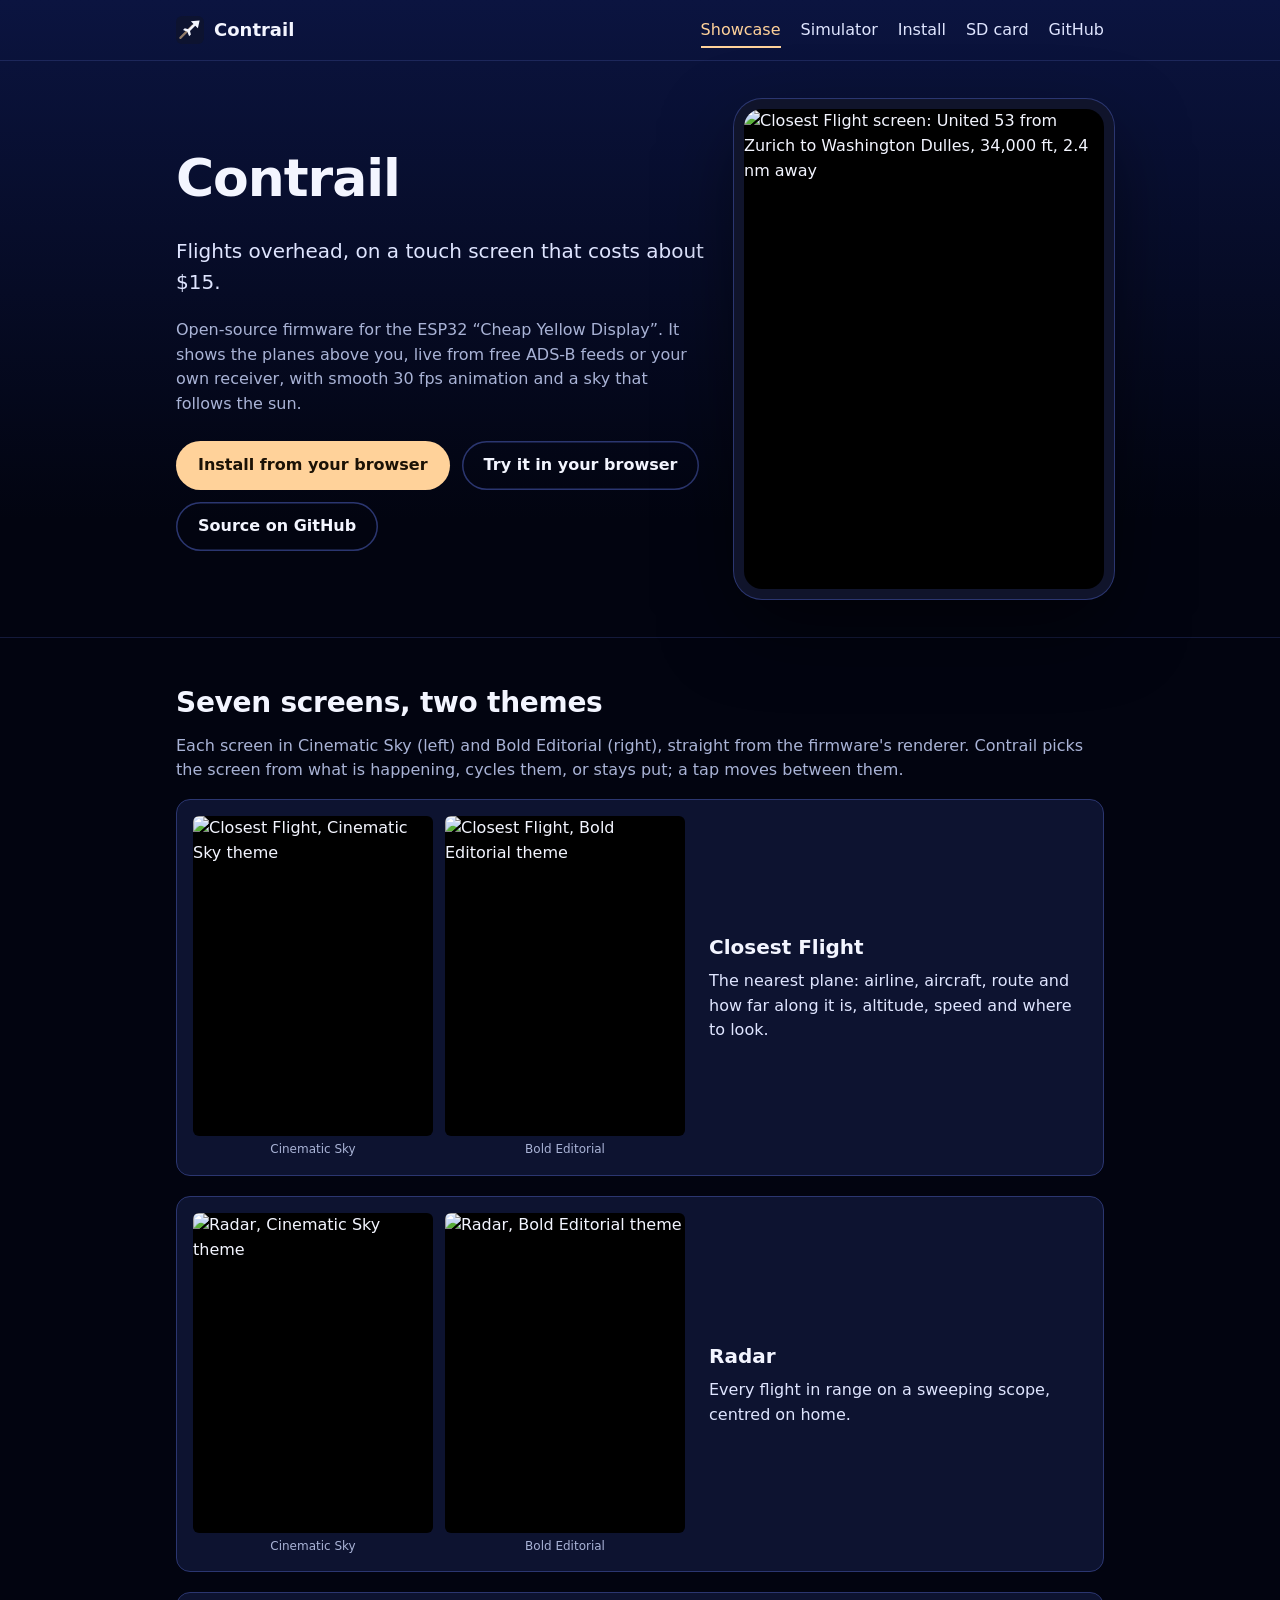
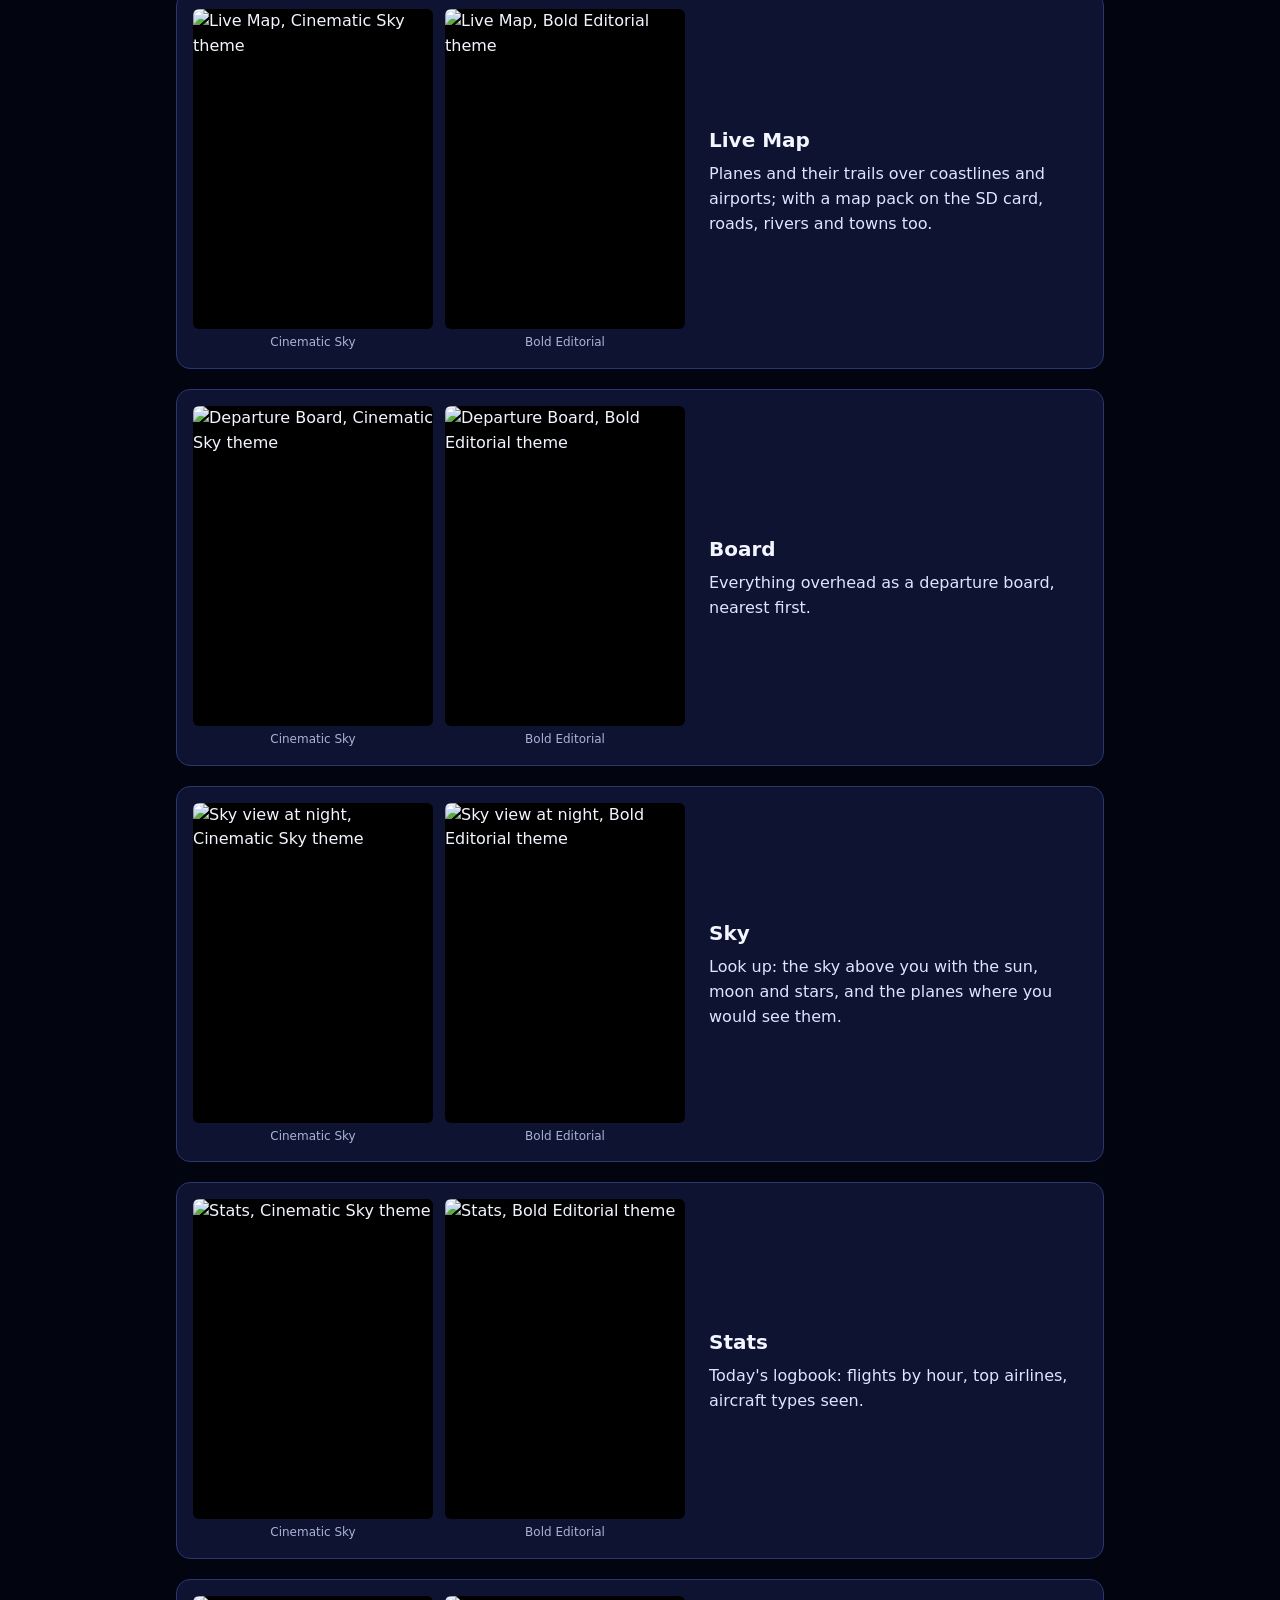
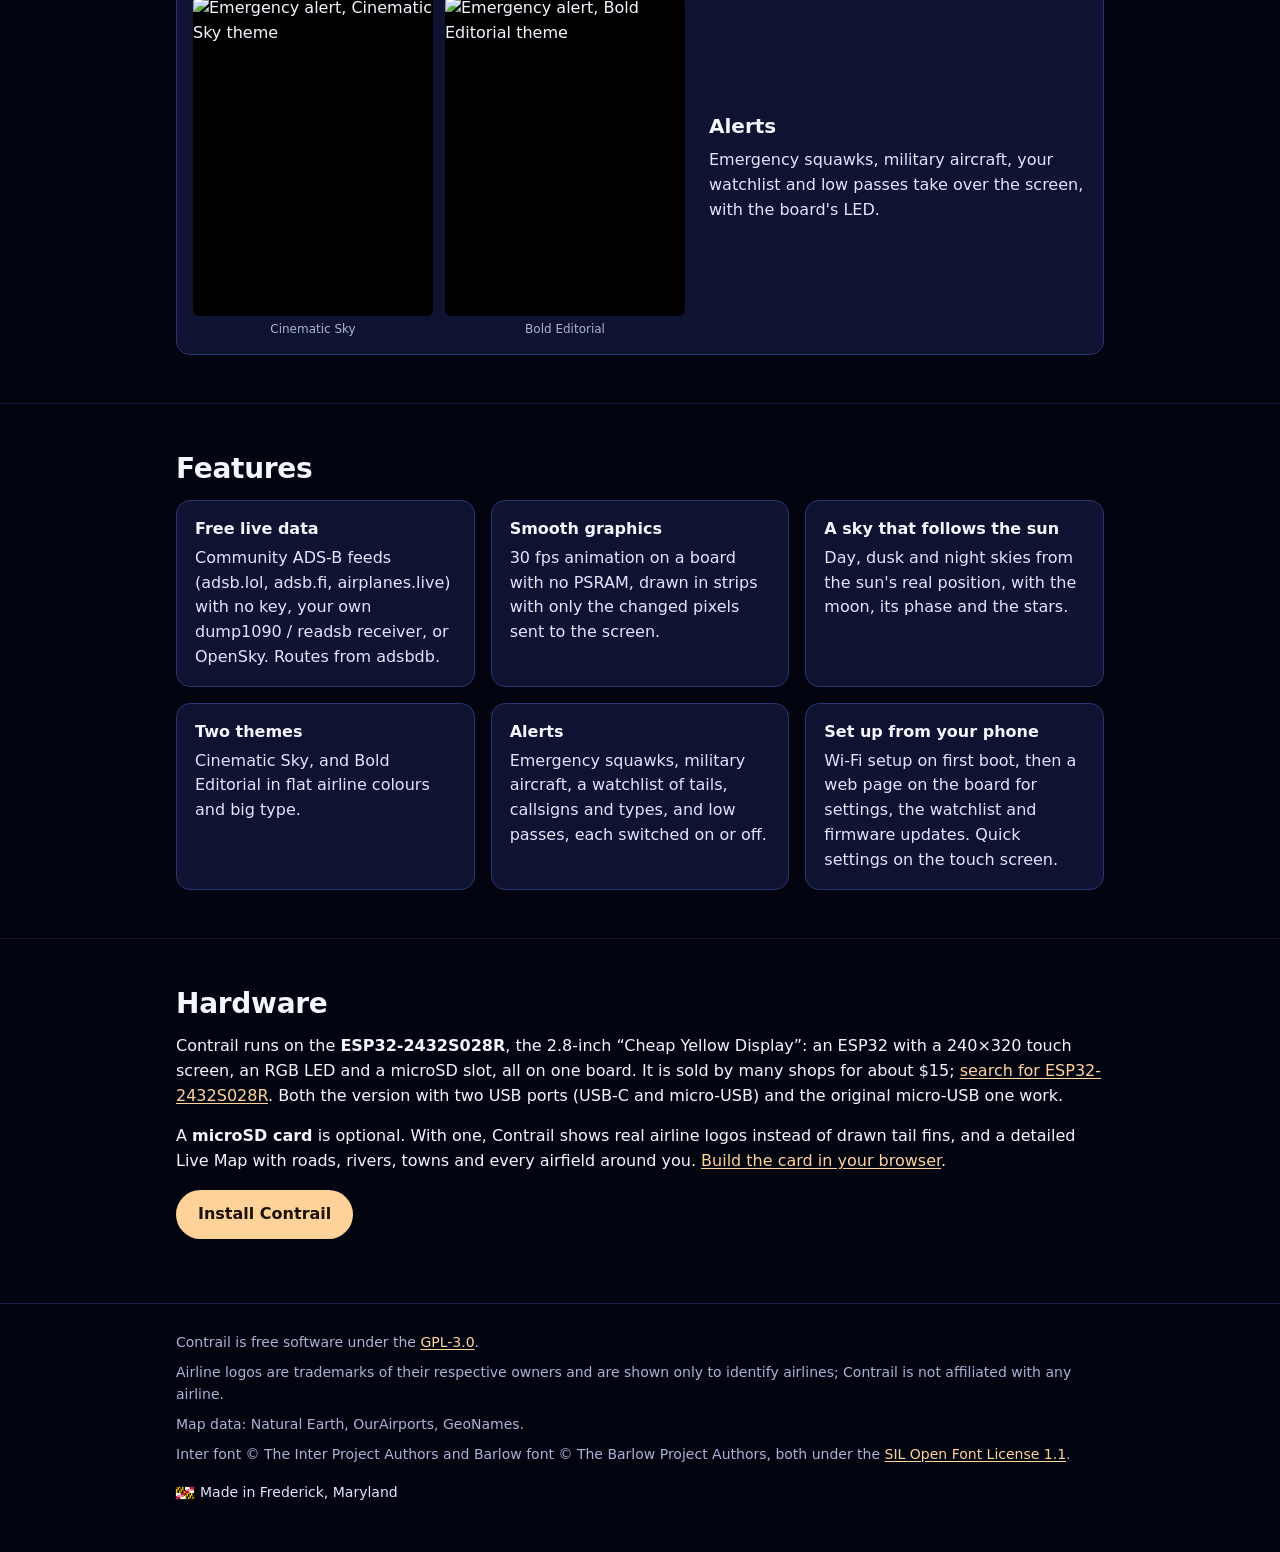
==== commit 052afbe2: "6b: the Simulator page sim.html, sim.js and sim-worker.js run the WASM firmware on a place's recordi" ====
--- a/site/index.html
+++ b/site/index.html
@@ -14,6 +14,7 @@
     <a class="brand" href="./"><img src="favicon.svg" alt="">Contrail</a>
     <nav aria-label="Site">
       <a href="./" aria-current="page">Showcase</a>
+      <a href="sim.html">Simulator</a>
       <a href="install.html">Install</a>
       <a href="sd.html">SD card</a>
       <a href="https://github.com/ChristopherJacob/contrail">GitHub</a>
@@ -32,6 +33,7 @@
           that follows the sun.</p>
         <div class="actions">
           <a class="btn" href="install.html">Install from your browser</a>
+          <a class="btn ghost" href="sim.html">Try it in your browser</a>
           <a class="btn ghost" href="https://github.com/ChristopherJacob/contrail">Source on GitHub</a>
         </div>
       </div>
--- a/site/style.css
+++ b/site/style.css
@@ -40,7 +40,7 @@
 .brand { display: flex; align-items: center; gap: 10px; color: var(--text); text-decoration: none; font-weight: 700; font-size: 18px; }
 .brand img { width: 28px; height: 28px; }
 .top nav { display: flex; gap: 20px; margin-left: auto; }
-.top nav a { color: var(--soft); text-decoration: none; padding: 6px 0; }
+.top nav a { color: var(--soft); text-decoration: none; padding: 6px 0; white-space: nowrap; }
 .top nav a:hover { color: var(--text); }
 .top nav a[aria-current="page"] { color: var(--accent); box-shadow: inset 0 -2px 0 var(--accent); }
 
@@ -150,6 +150,29 @@
 .summary { margin: 12px 0 0; }
 #failed { margin: 16px 0 0; }
 
+/* Simulator */
+.sim { display: grid; grid-template-columns: auto 1fr; gap: 40px; align-items: start; margin-top: 32px; }
+/* The LED sits beside the device's frame, outside the device's overflow: hidden. */
+.sim-screen { position: relative; width: 480px; max-width: 100%; margin: 11px; }
+.sim-device {
+    aspect-ratio: 3 / 4; border-radius: 18px; overflow: hidden; background: #000;
+    box-shadow: 0 0 0 10px #10142b, 0 0 0 11px #2b3670, 0 30px 80px rgba(0, 0, 0, .6);
+}
+.sim-device canvas { display: block; width: 100%; height: 100%; image-rendering: pixelated; touch-action: none; cursor: pointer; }
+.led {
+    position: absolute; right: -30px; top: 12px; width: 10px; height: 10px; border-radius: 50%;
+    background: #1b2040; color: transparent; box-shadow: 0 0 8px 2px currentColor;
+}
+.sim-controls { display: grid; gap: 18px; align-content: start; }
+.sim-controls fieldset { border: 0; padding: 0; margin: 0; display: flex; flex-wrap: wrap; gap: 8px 16px; }
+.sim-controls legend { color: var(--soft); font-size: 15px; margin-bottom: 6px; padding: 0; }
+.sim-controls > .btn { justify-self: start; }
+.sim-controls p { margin: 0; }
+.sim-controls p:empty { display: none; }  /* no grid gap for a line with nothing to say yet */
+.sim-controls #failed { margin: 0; }
+.screens .btn { padding: 8px 14px; font-size: 15px; }
+.seg label { color: var(--soft); }
+
 /* Footer */
 footer { border-top: 1px solid rgba(43, 54, 112, .6); padding: 28px 0 40px; color: var(--dim); font-size: 14px; }
 footer p { margin: 0 0 .6em; }
@@ -162,7 +185,10 @@
     .shot { grid-template-columns: 1fr; gap: 12px; padding: 12px; }
     .shot figcaption b { font-size: 18px; }
     .picker { grid-template-columns: 1fr; }
-    .top nav { margin-left: 0; gap: 16px; }
+    .sim { grid-template-columns: 1fr; gap: 28px; }
+    .sim-screen { width: auto; }
+    .led { right: 0; top: -30px; }
+    .top nav { margin-left: 0; gap: 4px 16px; flex-wrap: wrap; }  /* five links: a phone wraps them */
     section { padding: 36px 0; }
 }
 
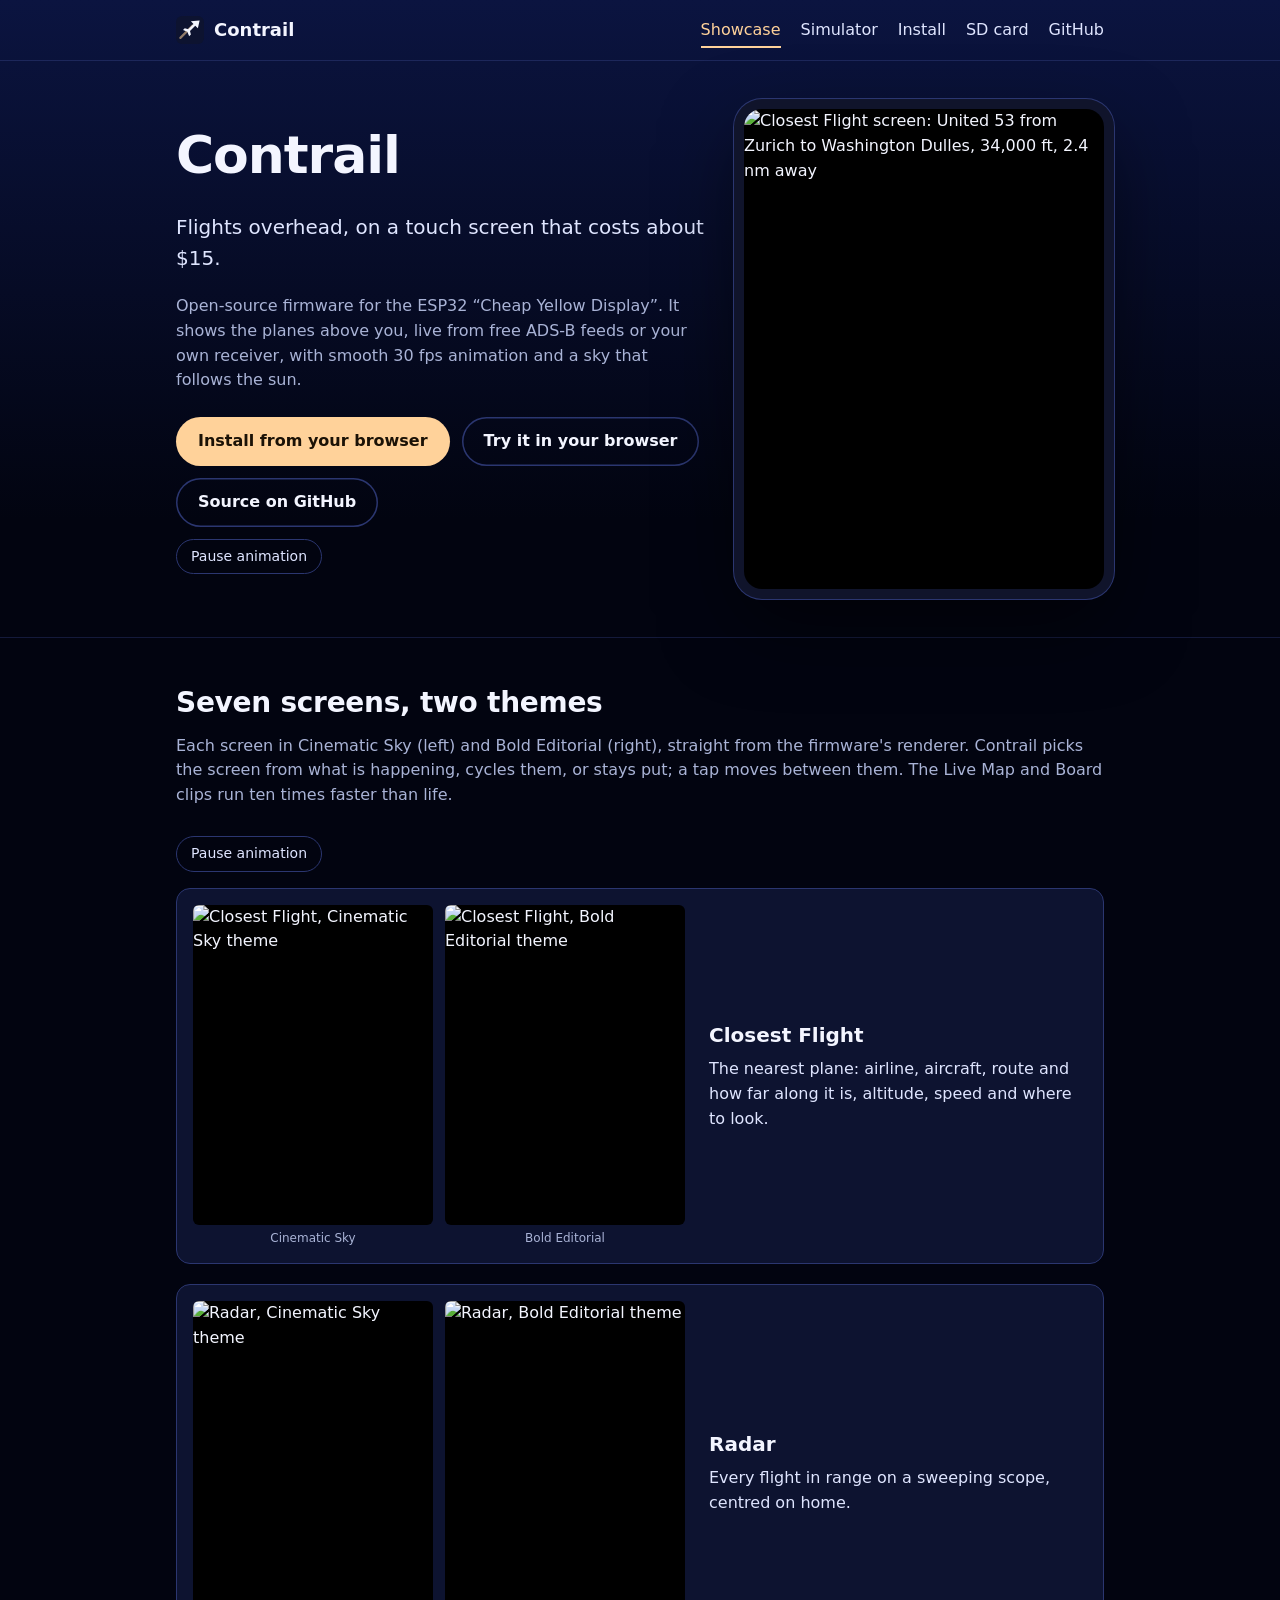
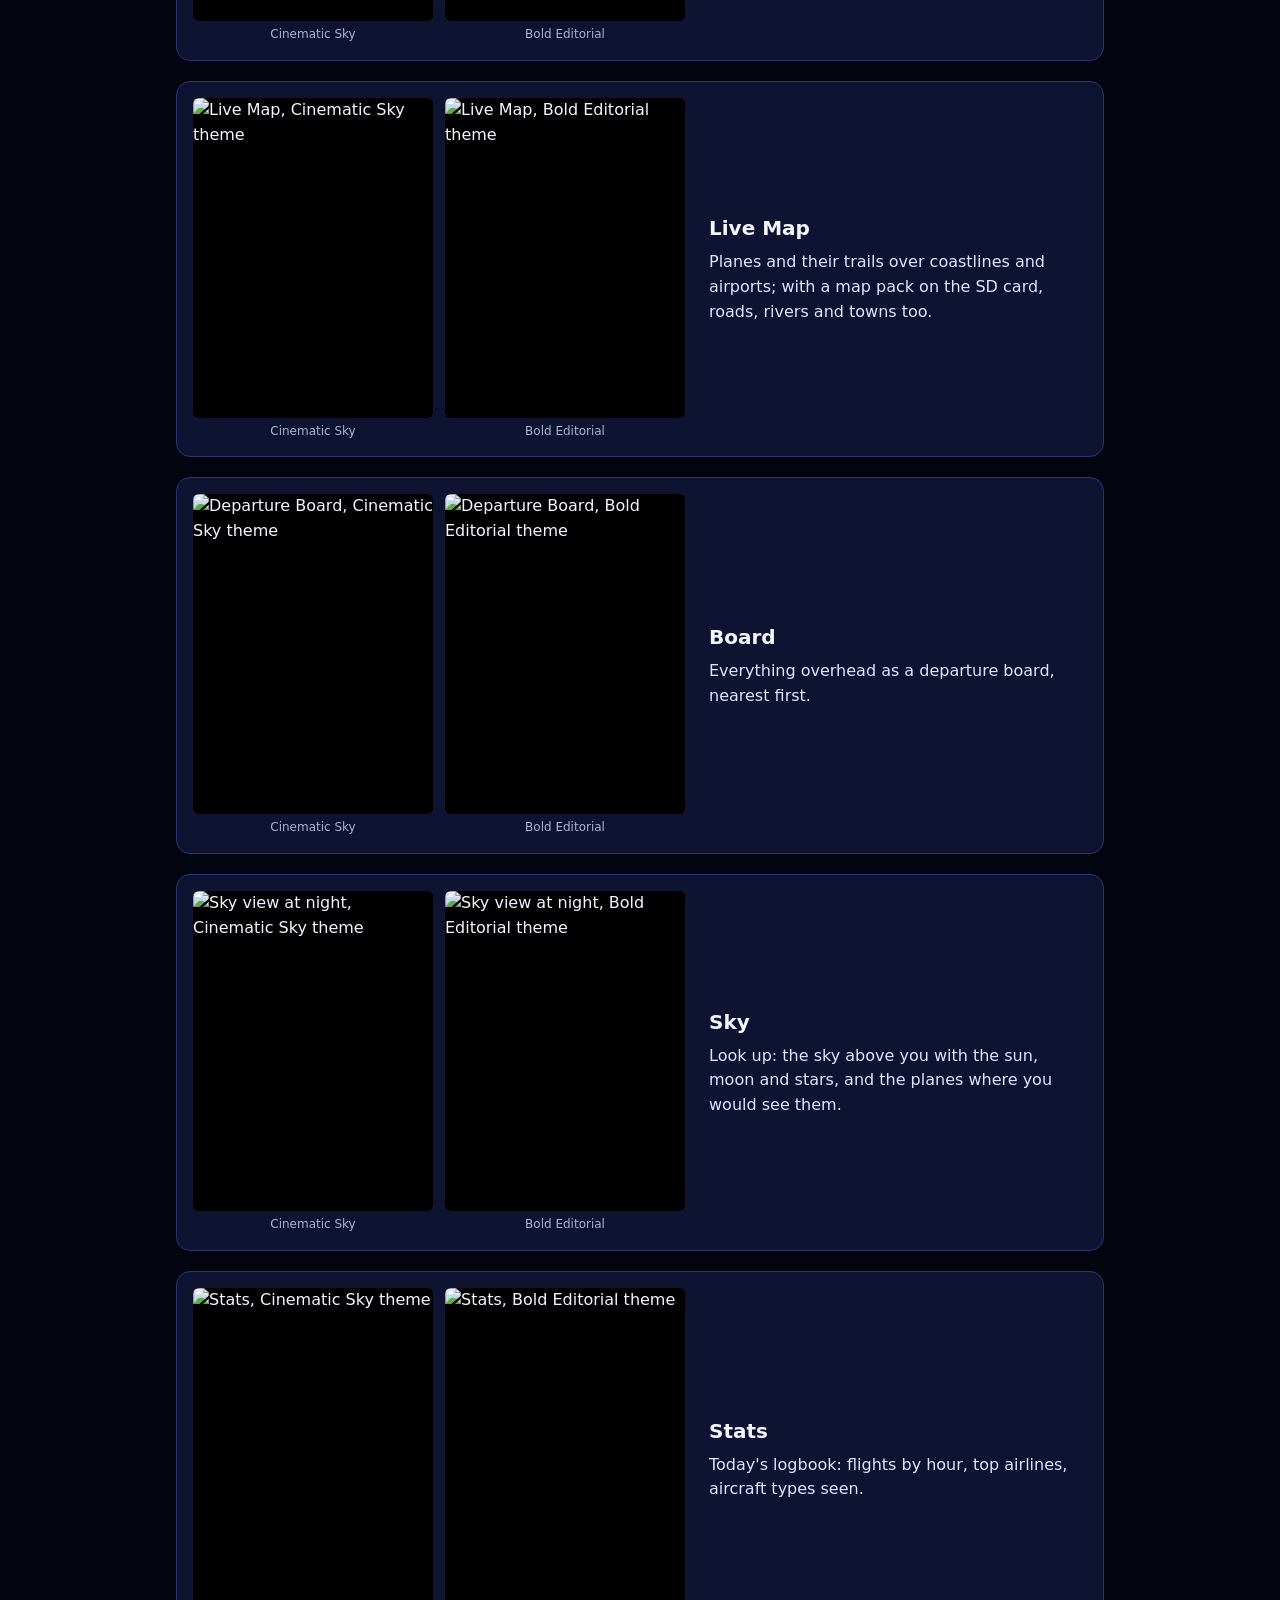
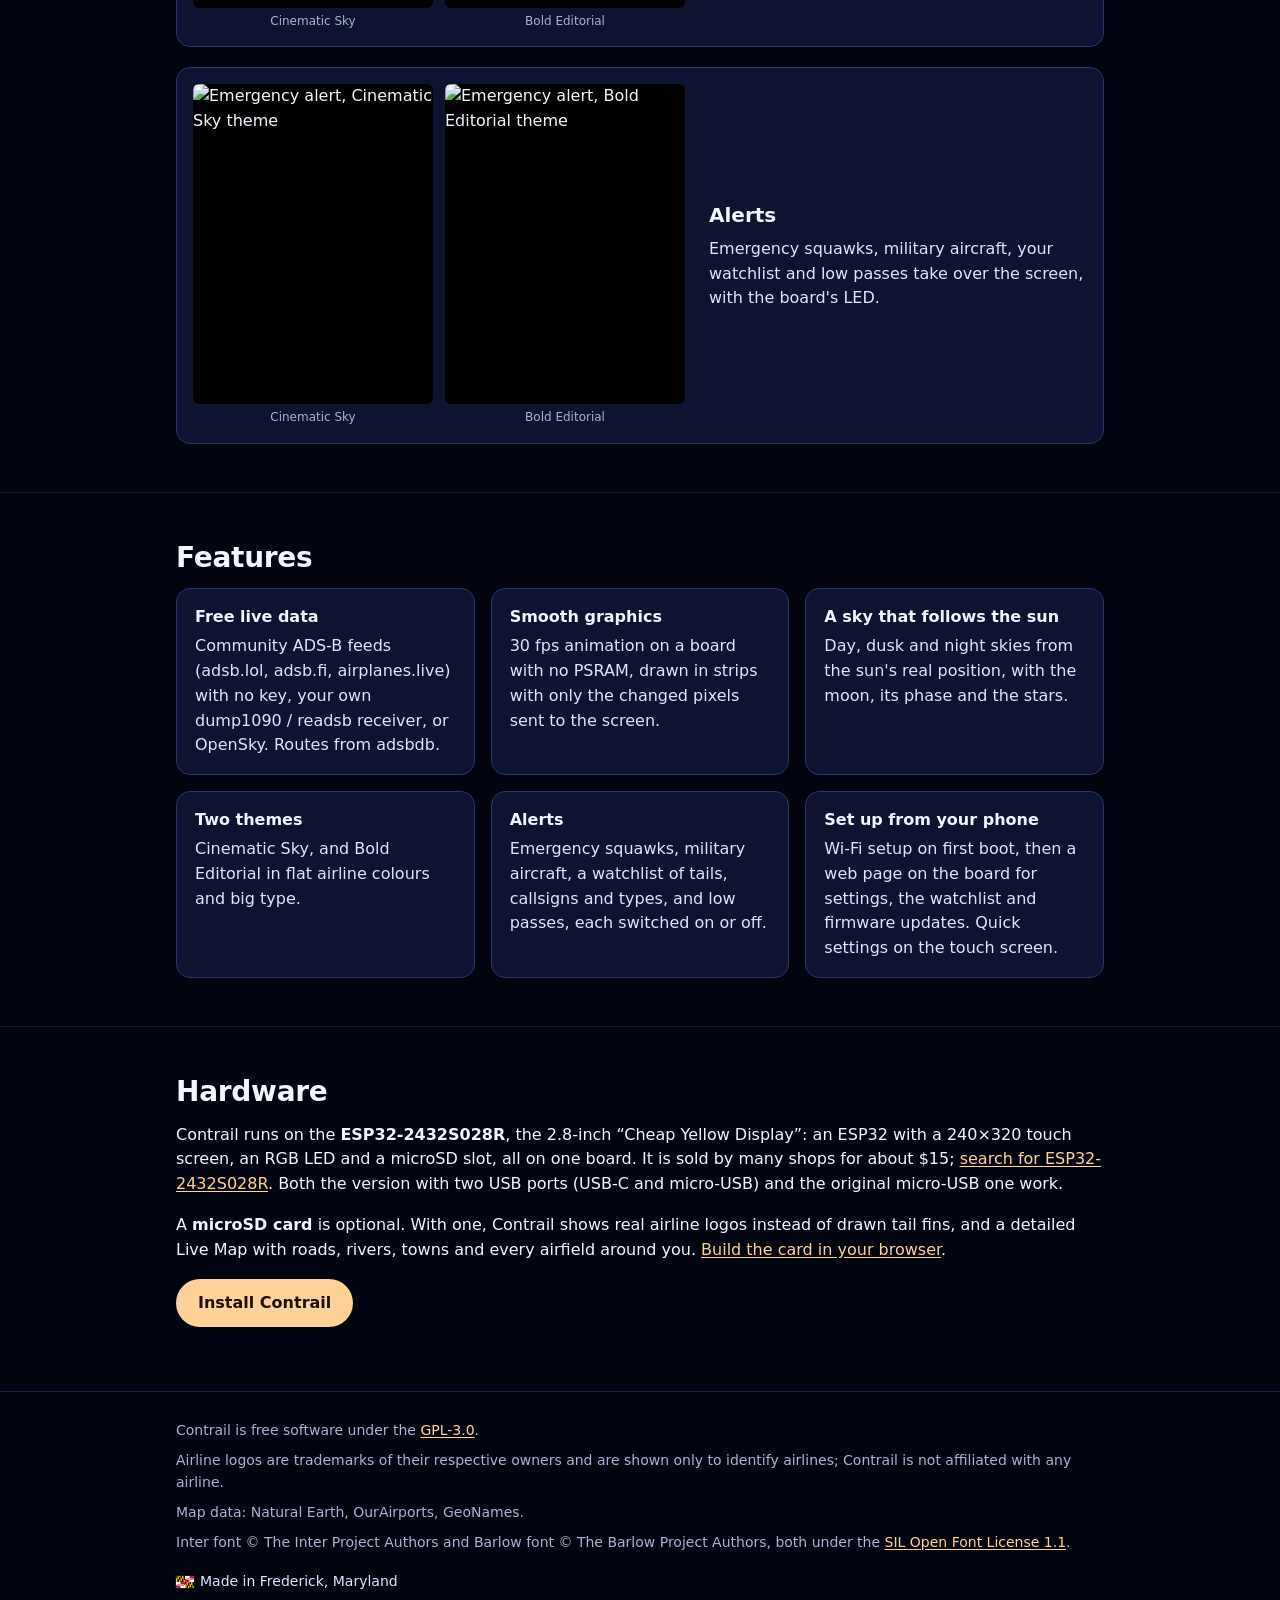
==== commit 5f7be2de: "6d: encode the previews, and the showcase plays them Co-Authored-By: Claude Opus 5.5 <noreply@anthro" ====
--- a/site/index.html
+++ b/site/index.html
@@ -36,10 +36,11 @@
           <a class="btn ghost" href="sim.html">Try it in your browser</a>
           <a class="btn ghost" href="https://github.com/ChristopherJacob/contrail">Source on GitHub</a>
         </div>
+        <button class="motion" type="button" data-motion hidden>Pause animation</button>
       </div>
       <div class="device">
-        <img src="shots/closest-cinematic.png" width="360" height="480"
-             alt="Closest Flight screen: United 53 from Zurich to Washington Dulles, 34,000 ft, 2.4 nm away">
+        <span class="clip"><img data-clip="shots/tour.mp4" src="shots/closest-cinematic.png" width="360" height="480"
+             alt="Closest Flight screen: United 53 from Zurich to Washington Dulles, 34,000 ft, 2.4 nm away"></span>
       </div>
     </div>
   </section>
@@ -49,42 +50,43 @@
       <h2>Seven screens, two themes</h2>
       <p class="muted">Each screen in Cinematic Sky (left) and Bold Editorial (right), straight from the
         firmware's renderer. Contrail picks the screen from what is happening, cycles them, or stays put; a tap
-        moves between them.</p>
+        moves between them. The Live Map and Board clips run ten times faster than life.</p>
+      <p><button class="motion" type="button" data-motion hidden>Pause animation</button></p>
       <div class="shots">
         <figure class="shot">
           <div class="pair">
-            <div><img src="shots/closest-cinematic.png" width="240" height="320" loading="lazy" alt="Closest Flight, Cinematic Sky theme"><div class="theme">Cinematic Sky</div></div>
-            <div><img src="shots/closest-editorial.png" width="240" height="320" loading="lazy" alt="Closest Flight, Bold Editorial theme"><div class="theme">Bold Editorial</div></div>
+            <div><span class="clip"><img data-clip="shots/closest-cinematic.mp4" src="shots/closest-cinematic.png" width="240" height="320" loading="lazy" alt="Closest Flight, Cinematic Sky theme"></span><div class="theme">Cinematic Sky</div></div>
+            <div><span class="clip"><img data-clip="shots/closest-editorial.mp4" src="shots/closest-editorial.png" width="240" height="320" loading="lazy" alt="Closest Flight, Bold Editorial theme"></span><div class="theme">Bold Editorial</div></div>
           </div>
           <figcaption><b>Closest Flight</b>The nearest plane: airline, aircraft, route and how far along it
             is, altitude, speed and where to look.</figcaption>
         </figure>
         <figure class="shot">
           <div class="pair">
-            <div><img src="shots/radar-cinematic.png" width="240" height="320" loading="lazy" alt="Radar, Cinematic Sky theme"><div class="theme">Cinematic Sky</div></div>
-            <div><img src="shots/radar-editorial.png" width="240" height="320" loading="lazy" alt="Radar, Bold Editorial theme"><div class="theme">Bold Editorial</div></div>
+            <div><span class="clip"><img data-clip="shots/radar-cinematic.mp4" src="shots/radar-cinematic.png" width="240" height="320" loading="lazy" alt="Radar, Cinematic Sky theme"></span><div class="theme">Cinematic Sky</div></div>
+            <div><span class="clip"><img data-clip="shots/radar-editorial.mp4" src="shots/radar-editorial.png" width="240" height="320" loading="lazy" alt="Radar, Bold Editorial theme"></span><div class="theme">Bold Editorial</div></div>
           </div>
           <figcaption><b>Radar</b>Every flight in range on a sweeping scope, centred on home.</figcaption>
         </figure>
         <figure class="shot">
           <div class="pair">
-            <div><img src="shots/map-cinematic.png" width="240" height="320" loading="lazy" alt="Live Map, Cinematic Sky theme"><div class="theme">Cinematic Sky</div></div>
-            <div><img src="shots/map-editorial.png" width="240" height="320" loading="lazy" alt="Live Map, Bold Editorial theme"><div class="theme">Bold Editorial</div></div>
+            <div><span class="clip"><img data-clip="shots/map-cinematic.mp4" src="shots/map-cinematic.png" width="240" height="320" loading="lazy" alt="Live Map, Cinematic Sky theme"></span><div class="theme">Cinematic Sky</div></div>
+            <div><span class="clip"><img data-clip="shots/map-editorial.mp4" src="shots/map-editorial.png" width="240" height="320" loading="lazy" alt="Live Map, Bold Editorial theme"></span><div class="theme">Bold Editorial</div></div>
           </div>
           <figcaption><b>Live Map</b>Planes and their trails over coastlines and airports; with a map pack on
             the SD card, roads, rivers and towns too.</figcaption>
         </figure>
         <figure class="shot">
           <div class="pair">
-            <div><img src="shots/board-cinematic.png" width="240" height="320" loading="lazy" alt="Departure Board, Cinematic Sky theme"><div class="theme">Cinematic Sky</div></div>
-            <div><img src="shots/board-editorial.png" width="240" height="320" loading="lazy" alt="Departure Board, Bold Editorial theme"><div class="theme">Bold Editorial</div></div>
+            <div><span class="clip"><img data-clip="shots/board-cinematic.mp4" src="shots/board-cinematic.png" width="240" height="320" loading="lazy" alt="Departure Board, Cinematic Sky theme"></span><div class="theme">Cinematic Sky</div></div>
+            <div><span class="clip"><img data-clip="shots/board-editorial.mp4" src="shots/board-editorial.png" width="240" height="320" loading="lazy" alt="Departure Board, Bold Editorial theme"></span><div class="theme">Bold Editorial</div></div>
           </div>
           <figcaption><b>Board</b>Everything overhead as a departure board, nearest first.</figcaption>
         </figure>
         <figure class="shot">
           <div class="pair">
-            <div><img src="shots/sky-cinematic.png" width="240" height="320" loading="lazy" alt="Sky view at night, Cinematic Sky theme"><div class="theme">Cinematic Sky</div></div>
-            <div><img src="shots/sky-editorial.png" width="240" height="320" loading="lazy" alt="Sky view at night, Bold Editorial theme"><div class="theme">Bold Editorial</div></div>
+            <div><span class="clip"><img data-clip="shots/sky-cinematic.mp4" src="shots/sky-cinematic.png" width="240" height="320" loading="lazy" alt="Sky view at night, Cinematic Sky theme"></span><div class="theme">Cinematic Sky</div></div>
+            <div><span class="clip"><img data-clip="shots/sky-editorial.mp4" src="shots/sky-editorial.png" width="240" height="320" loading="lazy" alt="Sky view at night, Bold Editorial theme"></span><div class="theme">Bold Editorial</div></div>
           </div>
           <figcaption><b>Sky</b>Look up: the sky above you with the sun, moon and stars, and the planes where
             you would see them.</figcaption>
@@ -98,8 +100,8 @@
         </figure>
         <figure class="shot">
           <div class="pair">
-            <div><img src="shots/alert-cinematic.png" width="240" height="320" loading="lazy" alt="Emergency alert, Cinematic Sky theme"><div class="theme">Cinematic Sky</div></div>
-            <div><img src="shots/alert-editorial.png" width="240" height="320" loading="lazy" alt="Emergency alert, Bold Editorial theme"><div class="theme">Bold Editorial</div></div>
+            <div><span class="clip"><img data-clip="shots/alert-cinematic.mp4" src="shots/alert-cinematic.png" width="240" height="320" loading="lazy" alt="Emergency alert, Cinematic Sky theme"></span><div class="theme">Cinematic Sky</div></div>
+            <div><span class="clip"><img data-clip="shots/alert-editorial.mp4" src="shots/alert-editorial.png" width="240" height="320" loading="lazy" alt="Emergency alert, Bold Editorial theme"></span><div class="theme">Bold Editorial</div></div>
           </div>
           <figcaption><b>Alerts</b>Emergency squawks, military aircraft, your watchlist and low passes take
             over the screen, with the board's LED.</figcaption>
@@ -187,5 +189,6 @@
     </p>
   </div>
 </footer>
+<script src="previews.js" defer></script>
 </body>
 </html>
--- a/site/style.css
+++ b/site/style.css
@@ -86,6 +86,12 @@
 .shot figcaption b { display: block; font-size: 20px; margin-bottom: 6px; }
 .shot figcaption b { color: var(--text); }
 .shot .theme { font-size: 12px; color: var(--dim); text-align: center; margin-top: 4px; }
+.clip { position: relative; display: block; }
+.clip video { position: absolute; inset: 0; display: block; width: 100%; height: 100%; opacity: 0; }
+.clip video.on { opacity: 1; }
+.shot .clip video { border-radius: 6px; }
+.motion { margin-top: 12px; padding: 6px 14px; border: 1px solid var(--edge); border-radius: 999px; background: transparent; color: var(--soft); font: inherit; font-size: 14px; cursor: pointer; }
+.motion:hover { color: var(--text); }
 
 /* Features */
 .features { display: grid; grid-template-columns: repeat(auto-fill, minmax(260px, 1fr)); gap: 16px; padding: 0; list-style: none; margin: 0; }
@@ -169,8 +175,16 @@
 .sim-controls > .btn { justify-self: start; }
 .sim-controls p { margin: 0; }
 .sim-controls p:empty { display: none; }  /* no grid gap for a line with nothing to say yet */
-.sim-controls #failed { margin: 0; }
+/* The screen shows through; only the retry button and the report link take clicks. */
+.sim-overlay {
+    position: absolute; inset: 0; display: grid; place-content: center; justify-items: center; gap: 16px;
+    padding: 24px; text-align: center; pointer-events: none;
+}
+.sim-overlay p { margin: 0; }
+.sim-overlay #failed { margin: 0; background: rgba(40, 14, 20, .92); }
+.sim-overlay .btn, .sim-overlay a { pointer-events: auto; }
 .screens .btn { padding: 8px 14px; font-size: 15px; }
+.screens .btn[aria-pressed="true"] { box-shadow: inset 0 0 0 1.5px var(--accent); }
 .seg label { color: var(--soft); }
 
 /* Footer */
@@ -188,7 +202,7 @@
     .sim { grid-template-columns: 1fr; gap: 28px; }
     .sim-screen { width: auto; }
     .led { right: 0; top: -30px; }
-    .top nav { margin-left: 0; gap: 4px 16px; flex-wrap: wrap; }  /* five links: a phone wraps them */
+    .top nav { margin-left: 0; gap: 4px 12px; flex-wrap: wrap; font-size: 15px; }  /* five links on one line at 375 px */
     section { padding: 36px 0; }
 }
 
